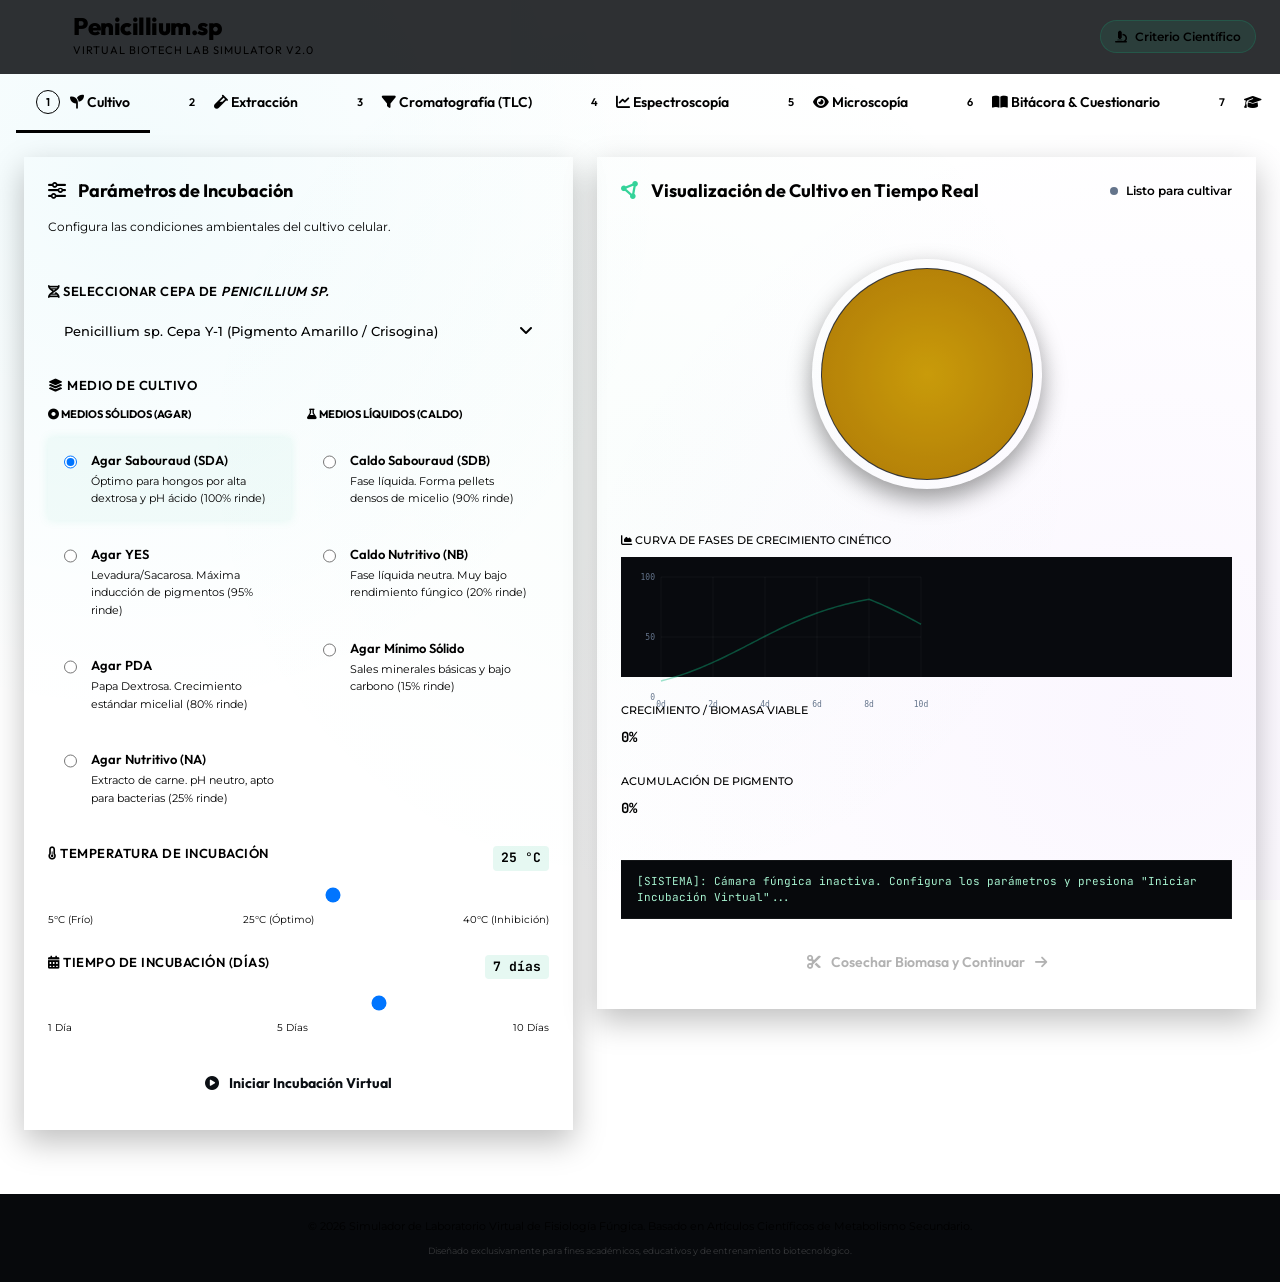
==== index2.html @ 730d1f1b "Add files via upload" ====
<!DOCTYPE html>
<html lang="es">
<head>
    <meta charset="UTF-8">
    <meta name="viewport" content="width=device-width, initial-scale=1.0">
    <title>Laboratorio Virtual v2.0 - Simulador de Penicillium sp. y Pigmentos Naturales</title>
    <meta name="description" content="Simulador de laboratorio virtual interactivo para observar el crecimiento de Penicillium sp., extracción de pigmentos naturales, cromatografía de capa fina (TLC) y espectroscopía UV-Vis.">
    <!-- Google Fonts -->
    <link rel="preconnect" href="https://fonts.googleapis.com">
    <link rel="preconnect" href="https://fonts.gstatic.com" crossorigin>
    <link href="https://fonts.googleapis.com/css2?family=Montserrat:wght@300;400;600;700&family=Outfit:wght@300;400;600;800&family=JetBrains+Mono:wght@400;700&display=swap" rel="stylesheet">
    <!-- FontAwesome for Icons -->
    <link rel="stylesheet" href="https://cdnjs.cloudflare.com/ajax/libs/font-awesome/6.4.0/css/all.min.css">
    <!-- Main Style Sheet Version 2 -->
    <link rel="stylesheet" href="index2.css">
</head>
<body class="biotech-theme">
    
    <!-- Top Glowing Header -->
    <header class="app-header">
        <div class="header-container">
            <div class="logo-area">
                <i class="fa-solid fa-flask-vial glowing-icon"></i>
                <div class="logo-text">
                    <h1>Penicillium<span class="highlight">.sp</span></h1>
                    <p class="subtitle font-outfit">Virtual Biotech Lab Simulator v2.0</p>
                </div>
            </div>
            <div class="header-actions">
                <div class="badge-scientific">
                    <i class="fa-solid fa-microscope"></i>
                    <span>Criterio Científico</span>
                </div>
            </div>
        </div>
    </header>

    <!-- Main Navigation Stepper (Responsive Tabs) -->
    <nav class="nav-stepper">
        <div class="stepper-scroll-container">
            <button class="step-tab active" data-target="panel-cultivo">
                <span class="step-num">1</span>
                <span class="step-label"><i class="fa-solid fa-seedling"></i> Cultivo</span>
            </button>
            <button class="step-tab" data-target="panel-extraccion" id="tab-extraccion">
                <span class="step-num">2</span>
                <span class="step-label"><i class="fa-solid fa-vial"></i> Extracción</span>
            </button>
            <button class="step-tab" data-target="panel-cromatografia" id="tab-cromatografia">
                <span class="step-num">3</span>
                <span class="step-label"><i class="fa-solid fa-filter"></i> Cromatografía (TLC)</span>
            </button>
            <button class="step-tab" data-target="panel-espectroscopia" id="tab-espectroscopia">
                <span class="step-num">4</span>
                <span class="step-label"><i class="fa-solid fa-chart-line"></i> Espectroscopía</span>
            </button>
            <button class="step-tab" data-target="panel-microscopia" id="tab-microscopia">
                <span class="step-num">5</span>
                <span class="step-label"><i class="fa-solid fa-eye"></i> Microscopía</span>
            </button>
            <button class="step-tab" data-target="panel-bitacora">
                <span class="step-num">6</span>
                <span class="step-label"><i class="fa-solid fa-book-open"></i> Bitácora & Cuestionario</span>
            </button>
            <button class="step-tab" data-target="panel-referencias">
                <span class="step-num">7</span>
                <span class="step-label"><i class="fa-solid fa-graduation-cap"></i> Guía Científica</span>
            </button>
        </div>
    </nav>

    <!-- Main Application Container -->
    <main class="main-content">
        
        <!-- STEP 1: CULTIVATION -->
        <section id="panel-cultivo" class="panel-section active">
            <div class="grid-layout">
                <!-- Parameters Card -->
                <div class="card glass-card panel-left animate-slide-in">
                    <div class="card-header">
                        <h2><i class="fa-solid fa-sliders text-emerald"></i> Parámetros de Incubación</h2>
                        <p class="card-desc">Configura las condiciones ambientales del cultivo celular.</p>
                    </div>
                    <div class="card-body">
                        
                        <!-- Strain Selection -->
                        <div class="input-group">
                            <label class="input-label"><i class="fa-solid fa-dna"></i> Seleccionar Cepa de <em>Penicillium sp.</em></label>
                            <div class="custom-select-wrapper">
                                <select id="cepa-select" class="custom-select">
                                    <option value="chrysogenum" selected>Penicillium sp. Cepa Y-1 (Pigmento Amarillo / Crisogina)</option>
                                    <option value="purpurogenum">Penicillium sp. Cepa R-5 (Pigmento Rojo / Azafilonas)</option>
                                    <option value="strain_orange">Penicillium sp. Cepa GBPI_P155 (Pigmento Naranja / Mitorubrinol)</option>
                                </select>
                            </div>
                        </div>

                        <!-- Medium Selection -->
                        <div class="input-group">
                            <label class="input-label"><i class="fa-solid fa-layer-group"></i> Medio de Cultivo</label>
                            
                            <!-- Subcategories for Solid vs Liquid -->
                            <div class="medium-grid-selector">
                                <div class="medium-subsect">
                                    <span class="medium-subhead"><i class="fa-solid fa-circle-dot"></i> Medios Sólidos (Agar)</span>
                                    <div class="radio-group-cards">
                                        <label class="radio-card-option">
                                            <input type="radio" name="agar-medio" value="SDA" checked>
                                            <div class="radio-card-content">
                                                <span class="radio-title">Agar Sabouraud (SDA)</span>
                                                <span class="radio-desc">Óptimo para hongos por alta dextrosa y pH ácido (100% rinde)</span>
                                            </div>
                                        </label>
                                        <label class="radio-card-option">
                                            <input type="radio" name="agar-medio" value="YES">
                                            <div class="radio-card-content">
                                                <span class="radio-title">Agar YES</span>
                                                <span class="radio-desc">Levadura/Sacarosa. Máxima inducción de pigmentos (95% rinde)</span>
                                            </div>
                                        </label>
                                        <label class="radio-card-option">
                                            <input type="radio" name="agar-medio" value="PDA">
                                            <div class="radio-card-content">
                                                <span class="radio-title">Agar PDA</span>
                                                <span class="radio-desc">Papa Dextrosa. Crecimiento estándar micelial (80% rinde)</span>
                                            </div>
                                        </label>
                                        <label class="radio-card-option">
                                            <input type="radio" name="agar-medio" value="NA">
                                            <div class="radio-card-content">
                                                <span class="radio-title">Agar Nutritivo (NA)</span>
                                                <span class="radio-desc">Extracto de carne. pH neutro, apto para bacterias (25% rinde)</span>
                                            </div>
                                        </label>
                                    </div>
                                </div>

                                <div class="medium-subsect">
                                    <span class="medium-subhead"><i class="fa-solid fa-flask"></i> Medios Líquidos (Caldo)</span>
                                    <div class="radio-group-cards">
                                        <label class="radio-card-option">
                                            <input type="radio" name="agar-medio" value="SDB">
                                            <div class="radio-card-content">
                                                <span class="radio-title">Caldo Sabouraud (SDB)</span>
                                                <span class="radio-desc">Fase líquida. Forma pellets densos de micelio (90% rinde)</span>
                                            </div>
                                        </label>
                                        <label class="radio-card-option">
                                            <input type="radio" name="agar-medio" value="NB">
                                            <div class="radio-card-content">
                                                <span class="radio-title">Caldo Nutritivo (NB)</span>
                                                <span class="radio-desc">Fase líquida neutra. Muy bajo rendimiento fúngico (20% rinde)</span>
                                            </div>
                                        </label>
                                        <label class="radio-card-option">
                                            <input type="radio" name="agar-medio" value="MIN">
                                            <div class="radio-card-content">
                                                <span class="radio-title">Agar Mínimo Sólido</span>
                                                <span class="radio-desc">Sales minerales básicas y bajo carbono (15% rinde)</span>
                                            </div>
                                        </label>
                                    </div>
                                </div>
                            </div>
                        </div>

                        <!-- Temperature Slider -->
                        <div class="input-group">
                            <div class="slider-header">
                                <label class="input-label"><i class="fa-solid fa-temperature-half"></i> Temperatura de Incubación</label>
                                <span class="slider-value" id="temp-val">25 °C</span>
                            </div>
                            <input type="range" id="temp-slider" min="5" max="40" value="25" class="custom-range">
                            <div class="slider-labels">
                                <span>5°C (Frío)</span>
                                <span>25°C (Óptimo)</span>
                                <span>40°C (Inhibición)</span>
                            </div>
                        </div>

                        <!-- Days Slider -->
                        <div class="input-group">
                            <div class="slider-header">
                                <label class="input-label"><i class="fa-solid fa-calendar-days"></i> Tiempo de Incubación (Días)</label>
                                <span class="slider-value" id="dias-val">7 días</span>
                            </div>
                            <input type="range" id="dias-slider" min="1" max="10" value="7" class="custom-range">
                            <div class="slider-labels">
                                <span>1 Día</span>
                                <span>5 Días</span>
                                <span>10 Días</span>
                            </div>
                        </div>

                        <button id="btn-incubación" class="btn-primary ripple">
                            <i class="fa-solid fa-circle-play"></i> Iniciar Incubación Virtual
                        </button>
                    </div>
                </div>

                <!-- Simulation Visualizer Card -->
                <div class="card glass-card panel-right animate-slide-in" style="animation-delay: 0.1s;">
                    <div class="card-header">
                        <h2><i class="fa-solid fa-circle-nodes text-neon"></i> Visualización de Cultivo en Tiempo Real</h2>
                        <div class="status-indicator">
                            <span class="pulse-dot grey" id="cultivo-status-dot"></span>
                            <span id="cultivo-status-text">Listo para cultivar</span>
                        </div>
                    </div>
                    <div class="card-body petri-display-area">
                        
                        <!-- Dynamic Visualizers (Toggle Solid/Liquid) -->
                        <div class="growth-visualizer-frame">
                            <!-- Solid Agar Visualizer (Petri dish) -->
                            <div class="petri-dish-outer" id="solid-growth-visualizer">
                                <div class="petri-dish-rim">
                                    <div class="petri-agar-layer" id="petri-agar">
                                        <div class="mold-inoculum" id="mold-inoculum"></div>
                                        <div class="pigment-diffusion" id="pigment-halo"></div>
                                    </div>
                                </div>
                            </div>

                            <!-- Liquid Broth Visualizer (Erlenmeyer Flask) -->
                            <div class="flask-outer" id="liquid-growth-visualizer" style="display: none;">
                                <div class="flask-container">
                                    <div class="flask-rim"></div>
                                    <div class="flask-neck"></div>
                                    <div class="flask-body">
                                        <div class="flask-liquid" id="flask-liquid-layer">
                                            <div class="liquid-mycelium-pellets" id="mycelium-pellets-container">
                                                <!-- Dynamic floating pellets will draw here -->
                                            </div>
                                        </div>
                                    </div>
                                    <div class="flask-base"></div>
                                </div>
                            </div>
                        </div>

                        <!-- Fungal growth kinetics phase chart -->
                        <div class="growth-chart-frame">
                            <span class="stat-label"><i class="fa-solid fa-chart-area"></i> Curva de Fases de Crecimiento Cinético</span>
                            <div class="chart-container-wrapper" style="height: 120px; margin-top: 5px;">
                                <canvas id="canvas-curva-crecimiento"></canvas>
                            </div>
                        </div>

                        <!-- Interactive Stats Dashboard -->
                        <div class="stats-dashboard" style="margin-top: 15px;">
                            <div class="stat-box">
                                <span class="stat-label">Crecimiento / Biomasa Viable</span>
                                <span class="stat-value text-emerald" id="stat-crecimiento">0%</span>
                                <div class="progress-bar-container">
                                    <div class="progress-bar-fill" id="bar-crecimiento" style="width: 0%;"></div>
                                </div>
                            </div>
                            <div class="stat-box">
                                <span class="stat-label">Acumulación de Pigmento</span>
                                <span class="stat-value text-gold" id="stat-pigmento">0%</span>
                                <div class="progress-bar-container">
                                    <div class="progress-bar-fill gold" id="bar-pigmento" style="width: 0%;"></div>
                                </div>
                            </div>
                        </div>

                        <!-- Turbidity Measurement Module -->
                        <div class="input-group" id="turbidity-module-container" style="display: none; width: 100%; margin-top: 15px; border-top: 1px solid var(--border-color); padding-top: 15px;">
                            <label class="input-label"><i class="fa-solid fa-square-poll-vertical"></i> Análisis de Turbidez Óptica (OD₆₀₀) en Medio Líquido</label>
                            <div class="yield-dashboard" style="grid-template-columns: 1fr; margin-bottom: 10px;">
                                <div class="yield-box" style="border-left: 3px solid var(--neon-cyan); background: rgba(6, 182, 212, 0.03); display: flex; flex-direction: row; justify-content: space-between; align-items: center; padding: 12px 16px;">
                                    <span class="yield-label" style="margin-bottom:0;">Densidad Óptica (OD₆₀₀):</span>
                                    <span class="yield-value font-mono text-cyan" id="turbidez-val" style="font-size: 20px;">0.000 OD</span>
                                </div>
                            </div>
                            <button id="btn-medir-turbidez" class="btn-secondary small-btn" style="width: 100% !important; border-color: rgba(6, 182, 212, 0.35);"><i class="fa-solid fa-circle-nodes"></i> Medir Turbidez Muestra Líquida</button>
                        </div>

                        <div class="console-box font-mono" id="cultivo-console">
                            [SISTEMA]: Cámara fúngica inactiva. Configura los parámetros y presiona "Iniciar Incubación Virtual"...
                        </div>

                        <button id="btn-cosechar" class="btn-secondary" disabled>
                            <i class="fa-solid fa-scissors"></i> Cosechar Biomasa y Continuar <i class="fa-solid fa-arrow-right"></i>
                        </button>
                    </div>
                </div>
            </div>
        </section>

        <!-- STEP 2: EXTRACTION -->
        <section id="panel-extraccion" class="panel-section">
            <div class="grid-layout">
                <!-- Extraction controls -->
                <div class="card glass-card panel-left">
                    <div class="card-header">
                        <h2><i class="fa-solid fa-mortar-pestle text-purple"></i> Protocolo de Extracción</h2>
                        <p class="card-desc">Separa químicamente los pigmentos de la biomasa celular cosechada.</p>
                    </div>
                    <div class="card-body">
                        <!-- Summary of biomass -->
                        <div class="status-summary-box">
                            <div class="summary-row">
                                <span>Cepa Incubada:</span>
                                <strong id="ext-summary-cepa">-</strong>
                            </div>
                            <div class="summary-row">
                                <span>Medio / Crecimiento:</span>
                                <strong id="ext-summary-crecimiento">-</strong>
                            </div>
                            <div class="summary-row">
                                <span>Biomasa Cosechada:</span>
                                <strong class="text-emerald" id="ext-summary-biomasa">0.00 g</strong>
                            </div>
                        </div>

                        <!-- Solvent Select -->
                        <div class="input-group">
                            <label class="input-label"><i class="fa-solid fa-whiskey-glass"></i> Seleccionar Solvente Orgánico</label>
                            <div class="radio-group-cards">
                                <label class="radio-card-option">
                                    <input type="radio" name="solvente-select" value="EtOAc" checked>
                                    <div class="radio-card-content">
                                        <span class="radio-title">Acetato de Etilo (EtOAc)</span>
                                        <span class="radio-desc">Polaridad media. Altamente eficaz para azafilonas.</span>
                                    </div>
                                </label>
                                <label class="radio-card-option">
                                    <input type="radio" name="solvente-select" value="MeOH">
                                    <div class="radio-card-content">
                                        <span class="radio-title">Metanol (MeOH)</span>
                                        <span class="radio-desc">Orgánico polar. Excelente poder disolvente y arrastre.</span>
                                    </div>
                                </label>
                                <label class="radio-card-option">
                                    <input type="radio" name="solvente-select" value="H2O">
                                    <div class="radio-card-content">
                                        <span class="radio-title">Agua Destilada (H₂O)</span>
                                        <span class="radio-desc">Polar. Los pigmentos son mayormente hidrófobos.</span>
                                    </div>
                                </label>
                                <label class="radio-card-option">
                                    <input type="radio" name="solvente-select" value="Hex">
                                    <div class="radio-card-content">
                                        <span class="radio-title">n-Hexano (Hex)</span>
                                        <span class="radio-desc">No polar. Baja solubilidad para policétidos conjugados.</span>
                                    </div>
                                </label>
                            </div>
                        </div>

                        <button id="btn-filtrar" class="btn-primary ripple">
                            <i class="fa-solid fa-arrows-spin"></i> Homogeneizar y Centrifugar
                        </button>
                    </div>
                </div>

                <!-- Extraction visuals -->
                <div class="card glass-card panel-right">
                    <div class="card-header">
                        <h2><i class="fa-solid fa-vial-circle-check text-purple"></i> Fase de Separación Química</h2>
                        <div class="status-indicator">
                            <span class="pulse-dot grey" id="ext-status-dot"></span>
                            <span id="ext-status-text">Espera de homogeneización</span>
                        </div>
                    </div>
                    <div class="card-body test-tube-display-area">
                        
                        <!-- Test Tube Visualization -->
                        <div class="test-tube-container">
                            <!-- Vortex shaker base -->
                            <div class="vortex-base" id="vortex-shaker">
                                <div class="test-tube">
                                    <div class="test-tube-rim"></div>
                                    <div class="test-tube-liquid upper-phase" id="tube-upper-phase">
                                        <span class="phase-label" id="label-upper">Fase Solvente (Vacío)</span>
                                    </div>
                                    <div class="test-tube-liquid lower-phase" id="tube-lower-phase">
                                        <span class="phase-label">Biomasa / Detritos</span>
                                    </div>
                                </div>
                            </div>
                        </div>

                        <!-- Extraction yield indicators -->
                        <div class="yield-dashboard">
                            <div class="yield-box">
                                <span class="yield-label">Rendimiento Físico de Extracción</span>
                                <span class="yield-value font-mono" id="ext-val-rendimiento">0.00 %</span>
                            </div>
                            <div class="yield-box">
                                <span class="yield-label">Color de Extracto Orgánico</span>
                                <div class="color-swatch-box">
                                    <span class="color-swatch" id="ext-color-indicator"></span>
                                    <span class="color-hex font-mono" id="ext-color-hex">#Ninguno</span>
                                </div>
                            </div>
                        </div>

                        <div class="console-box font-mono" id="ext-console">
                            [EXTRACCIÓN]: Carga de biomasa lista. Selecciona un solvente para iniciar el protocolo...
                        </div>

                        <button id="btn-proceder-tlc" class="btn-secondary" disabled>
                            <i class="fa-solid fa-shoe-prints"></i> Llevar Extracto a TLC <i class="fa-solid fa-arrow-right"></i>
                        </button>
                    </div>
                </div>
            </div>
        </section>

        <!-- STEP 3: CHROMATOGRAPHY -->
        <section id="panel-cromatografia" class="panel-section">
            <div class="grid-layout">
                <!-- Chromatography controls -->
                <div class="card glass-card panel-left">
                    <div class="card-header">
                        <h2><i class="fa-solid fa-sliders text-cyan"></i> Parámetros Cromatográficos</h2>
                        <p class="card-desc">Simula la separación de metabolitos en placa de Sílice Gel 60.</p>
                    </div>
                    <div class="card-body">
                        <!-- Summary of extract loaded -->
                        <div class="status-summary-box cyan-border">
                            <div class="summary-row">
                                <span>Extracto Muestreado:</span>
                                <strong id="tlc-summary-extracto">-</strong>
                            </div>
                            <div class="summary-row">
                                <span>Solvente de Extracción:</span>
                                <strong id="tlc-summary-solvente">-</strong>
                            </div>
                            <div class="summary-row">
                                <span>Concentración de Muestra:</span>
                                <strong class="text-cyan" id="tlc-summary-concentracion">0.00 mg/mL</strong>
                            </div>
                        </div>

                        <!-- Mobile Phase selection -->
                        <div class="input-group">
                            <label class="input-label"><i class="fa-solid fa-flask"></i> Fase Móvil (Sistema de Elución)</label>
                            <div class="radio-group-cards">
                                <label class="radio-card-option">
                                    <input type="radio" name="fase-movil" value="HexEtOAc" checked>
                                    <div class="radio-card-content">
                                        <span class="radio-title text-cyan">Hexano:Acetato de Etilo (7:3)</span>
                                        <span class="radio-desc">Polaridad media-baja. Excelente resolución para pigmentos fúngicos policétidos.</span>
                                    </div>
                                </label>
                                <label class="radio-card-option">
                                    <input type="radio" name="fase-movil" value="ChlMeOH">
                                    <div class="radio-card-content">
                                        <span class="radio-title text-cyan">Cloroformo:Metanol (9:1)</span>
                                        <span class="radio-desc">Gran fuerza eluyente. Desplaza rápidamente todos los compuestos.</span>
                                    </div>
                                </label>
                                <label class="radio-card-option">
                                    <input type="radio" name="fase-movil" value="Agua">
                                    <div class="radio-card-content">
                                        <span class="radio-title text-cyan">Agua Destilada (100%)</span>
                                        <span class="radio-desc">Sistema puramente polar. Nulo desplazamiento por insolubilidad.</span>
                                    </div>
                                </label>
                            </div>
                        </div>

                        <div class="action-buttons-stack">
                            <button id="btn-sembrar-tlc" class="btn-secondary ripple">
                                <i class="fa-solid fa-droplet"></i> 1. Sembrar Muestra (Capilar)
                            </button>
                            <button id="btn-correr-tlc" class="btn-primary ripple" disabled>
                                <i class="fa-solid fa-play"></i> 2. Iniciar Elución
                            </button>
                        </div>
                    </div>
                </div>

                <!-- Chromatography Visualizer -->
                <div class="card glass-card panel-right">
                    <div class="card-header">
                        <h2><i class="fa-solid fa-layer-group text-cyan"></i> Cámara Cromatográfica</h2>
                        <div class="status-indicator">
                            <span class="pulse-dot grey" id="tlc-status-dot"></span>
                            <span id="tlc-status-text">Espera de muestra</span>
                        </div>
                    </div>
                    <div class="card-body tlc-display-area">
                        
                        <div class="tlc-simulation-flex">
                            
                            <!-- TLC Chamber Graphic -->
                            <div class="tlc-chamber">
                                <div class="chamber-lid"></div>
                                <div class="chamber-solvent-pool" id="chamber-pool"></div>
                                
                                <div class="tlc-plate" id="tlc-plate-div">
                                    <!-- Solvent Front Line (Hidden initially, rises dynamically) -->
                                    <div class="solvent-front-line" id="sol-front">
                                        <span class="front-label font-mono">FRENTE</span>
                                    </div>
                                    <!-- Base/Origin line -->
                                    <div class="tlc-base-line">
                                        <span class="base-label font-mono">ORIGEN</span>
                                    </div>
                                    
                                    <!-- Spotted Sample (Initial point) -->
                                    <div class="tlc-spot origin-spot" id="tlc-spot-initial"></div>

                                    <!-- Separated Pigment Bands (Rises dynamically) -->
                                    <div class="tlc-spot-band yellow-band" id="band-yellow" style="bottom: 15%; display: none;"></div>
                                    <div class="tlc-spot-band orange-band" id="band-orange" style="bottom: 15%; display: none;"></div>
                                    <div class="tlc-spot-band red-band" id="band-red" style="bottom: 15%; display: none;"></div>
                                </div>
                            </div>

                            <!-- Interactive TLC Rulers and calculations -->
                            <div class="tlc-analysis-panel">
                                <h3><i class="fa-solid fa-calculator"></i> Análisis del Factor de Retención (R<sub>f</sub>)</h3>
                                <p class="card-desc">Haz clic en las bandas separadas en la placa cromatográfica para calcular el R<sub>f</sub>.</p>
                                
                                <div class="rf-box font-mono">
                                    <div class="rf-formula">
                                        R<sub>f</sub> = Distancia Recorrida Soluto / Distancia Recorrida Solvente
                                    </div>
                                    <hr class="card-hr">
                                    <div class="rf-values-list">
                                        <div class="rf-row">
                                            <span>Frente del Solvente:</span>
                                            <span id="rf-solvente-dist">8.00 cm</span>
                                        </div>
                                        <div class="rf-row active-calculation" id="calc-banda-activa">
                                            <span>Banda seleccionada:</span>
                                            <span class="text-neon" id="rf-active-band">-</span>
                                        </div>
                                        <div class="rf-row">
                                            <span>Distancia Soluto:</span>
                                            <span id="rf-soluto-dist">0.00 cm</span>
                                        </div>
                                        <div class="rf-row">
                                            <span>R<sub>f</sub> Calculado:</span>
                                            <span class="text-gold font-bold" id="rf-final-val">0.00</span>
                                        </div>
                                    </div>
                                </div>
                                <div class="tlc-help-tip">
                                    <i class="fa-solid fa-info-circle text-cyan"></i>
                                    <span>Las placas TLC separan los pigmentos por polaridad. Las moléculas más polares son retenidas con más fuerza (menor R<sub>f</sub>).</span>
                                </div>
                            </div>
                        </div>

                        <div class="console-box font-mono" id="tlc-console">
                            [CROMATOGRAFÍA]: Listo para sembrar el capilar de sílice...
                        </div>

                        <button id="btn-proceder-espectro" class="btn-secondary" disabled>
                            <i class="fa-solid fa-chevron-right"></i> Ir a Espectroscopía UV-Vis <i class="fa-solid fa-arrow-right"></i>
                        </button>
                    </div>
                </div>
            </div>
        </section>

        <!-- STEP 4: SPECTROSCOPY -->
        <section id="panel-espectroscopia" class="panel-section">
            <div class="grid-layout">
                <!-- Spectrophotometer controls -->
                <div class="card glass-card panel-left">
                    <div class="card-header">
                        <h2><i class="fa-solid fa-cube text-pink"></i> Celda de Espectrofotometría</h2>
                        <p class="card-desc">Prepara y calibra la muestra purificada para el escaneo de transmitancia lumínica.</p>
                    </div>
                    <div class="card-body">
                        <!-- Summary of TLC fraction -->
                        <div class="status-summary-box pink-border">
                            <div class="summary-row">
                                <span>Pigmento Purificado:</span>
                                <strong id="spec-summary-pigmento">-</strong>
                            </div>
                            <div class="summary-row">
                                <span>Pureza Estimada:</span>
                                <strong class="text-emerald" id="spec-summary-pureza">0% (Puro de TLC)</strong>
                            </div>
                            <div class="summary-row">
                                <span>Solvente de Dilución:</span>
                                <strong id="spec-summary-solvente">-</strong>
                            </div>
                        </div>

                        <div class="spec-control-steps">
                            <div class="spec-step">
                                <div class="step-circle font-mono">A</div>
                                <div class="step-info">
                                    <h4>Calibración del Blanco</h4>
                                    <p>Inserta la cubeta con solvente puro para calibrar a 100% de Transmitancia.</p>
                                    <button id="btn-spec-blanco" class="btn-secondary small-btn"><i class="fa-solid fa-scale-balanced"></i> Calibrar Blanco</button>
                                </div>
                            </div>
                            
                            <div class="spec-step">
                                <div class="step-circle font-mono">B</div>
                                <div class="step-info">
                                    <h4>Insertar Muestra</h4>
                                    <p>Coloca la cubeta con el extracto de <em>Penicillium sp.</em> purificado.</p>
                                    <button id="btn-spec-muestra" class="btn-secondary small-btn" disabled><i class="fa-solid fa-vial"></i> Cargar Cubeta</button>
                                </div>
                            </div>

                            <div class="spec-step">
                                <div class="step-circle font-mono">C</div>
                                <div class="step-info">
                                    <h4>Escaneo de Wavelength</h4>
                                    <p>Inicia el escaneo automático del espectro visible completo ($300 - 700\text{ nm}$).</p>
                                    <button id="btn-spec-scan" class="btn-primary ripple" disabled><i class="fa-solid fa-wand-magic-sparkles"></i> Escanear Espectro</button>
                                </div>
                            </div>
                        </div>
                    </div>
                </div>

                <!-- Spectroscopy Graph and Laser visualization -->
                <div class="card glass-card panel-right">
                    <div class="card-header">
                        <h2><i class="fa-solid fa-wave-square text-pink"></i> Analizador de Espectro Óptico UV-Vis</h2>
                        <div class="status-indicator">
                            <span class="pulse-dot grey" id="spec-status-dot"></span>
                            <span id="spec-status-text">Esperando calibración</span>
                        </div>
                    </div>
                    <div class="card-body spec-display-area">
                        
                        <!-- Visual Cuvette optical path -->
                        <div class="optical-path-container">
                            <div class="light-emitter font-mono">EMISOR</div>
                            
                            <div class="optical-beam-path">
                                <div class="laser-beam" id="laser-beam-indicator"></div>
                            </div>

                            <div class="cuvette-holder" id="cuvette-graphic-holder">
                                <div class="cuvette-container" id="cuvette-inner">
                                    <div class="cuvette-reflection"></div>
                                    <div class="cuvette-fluid" id="cuvette-liquid"></div>
                                </div>
                                <span class="holder-label font-mono">CUBETA DE CUARZO</span>
                            </div>

                            <div class="optical-beam-path">
                                <div class="laser-beam attenuated" id="laser-beam-attenuated"></div>
                            </div>

                            <div class="optical-sensor font-mono">DETECTOR</div>
                        </div>

                        <!-- Real-time Plotting Canvas -->
                        <div class="chart-container-wrapper">
                            <canvas id="canvas-espectro" class="spec-chart-canvas"></canvas>
                        </div>

                        <!-- Scan statistics -->
                        <div class="spec-results-bar" id="spec-results-box" style="display: none;">
                            <div class="spec-res-box">
                                <span class="res-lbl">Absorción Máxima ($\lambda_{max}$)</span>
                                <span class="res-val text-pink font-mono" id="spec-res-wavelength">0 nm</span>
                            </div>
                            <div class="spec-res-box">
                                <span class="res-lbl">Absorbancia Óptima</span>
                                <span class="res-val text-gold font-mono" id="spec-res-absorbance">0.000 Abs</span>
                            </div>
                            <div class="spec-res-box">
                                <span class="res-lbl">Familia Química</span>
                                <span class="res-val text-neon font-mono" id="spec-res-family">-</span>
                            </div>
                        </div>

                        <div class="console-box font-mono" id="spec-console">
                            [ESPECTROSCOPÍA]: Coloca el blanco de calibración para ajustar el detector a cero absorbancia...
                        </div>

                        <button id="btn-proceder-microscopio" class="btn-secondary" style="margin-top: 10px;" disabled>
                            <i class="fa-solid fa-eye"></i> Proceder al Microscopio <i class="fa-solid fa-arrow-right"></i>
                        </button>
                    </div>
                </div>
            </div>
        </section>

        <!-- STEP 5: VIRTUAL MICROSCOPE -->
        <section id="panel-microscopia" class="panel-section">
            <div class="grid-layout">
                <!-- Microscope controls -->
                <div class="card glass-card panel-left">
                    <div class="card-header">
                        <h2><i class="fa-solid fa-sliders text-neon"></i> Controles del Microscopio</h2>
                        <p class="card-desc">Enfoca y analiza las muestras celulares o contaminaciones biológicas.</p>
                    </div>
                    <div class="card-body">
                        
                        <!-- Objective Lenses Selector -->
                        <div class="input-group">
                            <label class="input-label"><i class="fa-solid fa-magnifying-glass-plus"></i> Lente Objetivo (Aumento)</label>
                            <div class="zoom-btn-selector">
                                <button class="zoom-btn active" data-zoom="100">10x (100x Total)</button>
                                <button class="zoom-btn" data-zoom="400">40x (400x Estructural)</button>
                                <button class="zoom-btn" data-zoom="1000">100x (1000x Inmersión)</button>
                            </div>
                        </div>

                        <!-- Sample Selector -->
                        <div class="input-group">
                            <label class="input-label"><i class="fa-solid fa-clipboard-list"></i> Cargar Portaobjetos (Muestra)</label>
                            <div class="custom-select-wrapper">
                                <select id="micro-sample-select" class="custom-select">
                                    <option value="penicillium_active" selected>Muestra de Penicillium sp. del Cultivo</option>
                                    <option value="contam_aspergillus">Contaminación Fúngica: Aspergillus sp.</option>
                                    <option value="contam_rhizopus">Contaminación Fúngica: Rhizopus sp.</option>
                                    <option value="contam_bacterias">Contaminación Bacteriana: Cocos y Bacilos</option>
                                </select>
                            </div>
                        </div>

                        <!-- Micrometric Focus Slider -->
                        <div class="input-group">
                            <div class="slider-header">
                                <label class="input-label"><i class="fa-solid fa-expand"></i> Tornillo Micrométrico (Enfoque)</label>
                                <span class="slider-value" id="focus-val" style="background: rgba(52, 211, 153, 0.1); color: #34d399;">15%</span>
                            </div>
                            <input type="range" id="focus-slider" min="0" max="100" value="15" class="custom-range" style="accent-color: #34d399;">
                            <div class="slider-labels">
                                <span>Desenfoque Izq</span>
                                <span>NÍTIDO (50%)</span>
                                <span>Desenfoque Der</span>
                            </div>
                        </div>

                        <div class="highlight-info-box" style="margin-top: 15px; border-left-color: #34d399; background: rgba(52, 211, 153, 0.02);">
                            <h4><i class="fa-solid fa-circle-question"></i> Guía de Identificación:</h4>
                            <p id="microscope-guide-text">Cargando portaobjetos de Penicillium. Observa los filamentos tabicados (septados).</p>
                        </div>
                    </div>
                </div>

                <!-- Microscope Viewport -->
                <div class="card glass-card panel-right">
                    <div class="card-header">
                        <h2><i class="fa-solid fa-circle-notch text-neon"></i> Ocular del Microscopio Óptico</h2>
                        <div class="status-indicator">
                            <span class="pulse-dot green" id="micro-status-dot"></span>
                            <span id="micro-status-text">Muestra Cargada</span>
                        </div>
                    </div>
                    <div class="card-body micro-display-area">
                        
                        <!-- Circular Microscope Ocular -->
                        <div class="microscope-ocular-frame">
                            <div class="ocular-glow-ring">
                                <div class="ocular-viewport-inner" id="ocular-view-element">
                                    <canvas id="canvas-microscopio" class="microscope-canvas"></canvas>
                                    <!-- Blur overlay filter will be applied dynamically -->
                                    <div class="ocular-light-lens"></div>
                                    <div class="ocular-reticle"></div>
                                </div>
                            </div>
                        </div>

                        <!-- Focus hint -->
                        <div class="focus-alert-box font-mono" id="focus-alert">
                            <i class="fa-solid fa-circle-exclamation"></i> IMAGEN DESENFOCADA. Ajusta el tornillo micrométrico en los controles de la izquierda.
                        </div>

                        <!-- Microscope Gallery Upload -->
                        <div class="microscope-evidence-uploader" style="width: 100%; margin-top: 20px;">
                            <div class="upload-dropzone" id="micro-upload-zone" style="padding: 15px; border-color: rgba(52, 211, 153, 0.25); background: rgba(52, 211, 153, 0.01);">
                                <i class="fa-solid fa-camera cloud-upload-icon" style="color: #34d399; font-size: 24px;"></i>
                                <div class="upload-zone-text">
                                    <h3>Guardar Captura del Microscopio</h3>
                                    <p class="font-outfit" style="font-size: 11px;">Sube tus imágenes reales tomadas con tu celular en el microscopio físico para catalogar.</p>
                                </div>
                                <input type="file" id="micro-upload-input" accept="image/*" class="file-hidden-input">
                            </div>
                        </div>

                        <button id="btn-proceder-bitacora" class="btn-primary ripple" style="margin-top: 10px;">
                            <i class="fa-solid fa-book-open"></i> Abrir Bitácora & Cuestionario <i class="fa-solid fa-arrow-right"></i>
                        </button>
                    </div>
                </div>
            </div>
        </section>

        <!-- STEP 6: LABORATORY NOTEBOOK & GALLERY & QUESTIONNAIRE -->
        <section id="panel-bitacora" class="panel-section">
            <div class="layout-vertical animate-slide-in">
                
                <!-- Section 6.1: Interactive Notebook -->
                <div class="card glass-card" style="margin-bottom: 25px;">
                    <div class="card-header">
                        <h2><i class="fa-solid fa-book text-emerald"></i> Bitácora Digital de Ensayos Científicos</h2>
                        <p class="card-desc">Historial completo de experimentos y simulaciones realizadas en esta sesión (Guardado en `localStorage`).</p>
                    </div>
                    <div class="card-body">
                        <div class="table-responsive">
                            <table class="biotech-table" id="table-logs">
                                <thead>
                                    <tr>
                                        <th>Fecha / Hora</th>
                                        <th>Cepa de <em>Penicillium</em></th>
                                        <th>Medio (Sustrato)</th>
                                        <th>Extracción (Solvente)</th>
                                        <th>Cromatografía (R<sub>f</sub>)</th>
                                        <th>$\lambda_{max}$ UV-Vis</th>
                                        <th>Acción</th>
                                    </tr>
                                </thead>
                                <tbody id="table-logs-body">
                                    <!-- Log rows will dynamically insert here -->
                                    <tr class="empty-row-placeholder">
                                        <td colspan="7"><i class="fa-solid fa-folder-open"></i> Aún no has registrado ensayos. Completa una simulación y haz clic en "Registrar Resultados".</td>
                                    </tr>
                                </tbody>
                            </table>
                        </div>
                        <div class="table-actions" style="margin-top: 15px;">
                            <button id="btn-borrar-bitacora" class="btn-danger-outline small-btn"><i class="fa-solid fa-trash-can"></i> Limpiar Historial</button>
                        </div>
                    </div>
                </div>

                <!-- Cuestionario del Proyecto de Aula -->
                <div class="card glass-card" style="margin-bottom: 25px;">
                    <div class="card-header">
                        <h2><i class="fa-solid fa-graduation-cap text-cyan"></i> Cuestionario de Recopilación - Proyecto de Aula (Penicillium sp.)</h2>
                        <p class="card-desc">Redacta y guarda tus respuestas científicas fúngicas con opción de adjuntar imágenes de tus propios resultados de laboratorio real. Los datos se autoguardan localmente.</p>
                    </div>
                    <div class="card-body">
                        <div class="questionnaire-wrapper">
                            
                            <!-- Question 1 -->
                            <div class="q-card-container" id="qcard-1">
                                <div class="q-header-row">
                                    <h3>1. ¿Cuál es el efecto de diferentes condiciones ambientales (Temperatura - pH - Nutrientes) en el crecimiento de su microorganismo?</h3>
                                </div>
                                <div class="q-body-content">
                                    <div class="saved-answer-box" id="saved-ans-1">
                                        <p class="answer-placeholder"><em>Aún no has guardado una respuesta para esta pregunta. Haz clic en "Editar Respuesta" abajo para redactar.</em></p>
                                    </div>
                                    <div class="attached-img-box" id="attached-img-1" style="display: none;"></div>
                                    <div class="edit-answer-form" id="edit-form-1" style="display: none;">
                                        <textarea class="q-textarea font-outfit" id="q-input-1" placeholder="Escribe tu fundamentación fúngica aquí (Ej: Penicillium sp. exhibe crecimiento óptimo a 25°C. El estrés térmico >37°C detiene la germinación y desnaturaliza las enzimas policétido sintasas (PKS), inhibiendo pigmentos...)"></textarea>
                                        
                                        <!-- Photo attachment sub-section -->
                                        <div class="q-photo-attacher-row">
                                            <button class="btn-secondary small-btn btn-trigger-file" data-target-input="q-file-1"><i class="fa-solid fa-image"></i> Adjuntar Foto Real</button>
                                            <input type="file" id="q-file-1" accept="image/*" class="file-hidden-input q-file-uploader" data-q-index="1">
                                            <span class="file-upload-status" id="q-file-status-1">Sin imagen cargada</span>
                                        </div>
                                    </div>
                                </div>
                                <div class="q-footer-actions">
                                    <button class="btn-primary small-btn btn-save-answer" data-q="1" style="display:none;"><i class="fa-solid fa-floppy-disk"></i> Guardar Cambios</button>
                                    <button class="btn-secondary small-btn btn-edit-answer" data-q="1"><i class="fa-solid fa-pen-to-square"></i> Editar Respuesta</button>
                                    <button class="btn-danger-outline small-btn btn-delete-answer" data-q="1"><i class="fa-solid fa-eraser"></i> Borrar Todo</button>
                                </div>
                            </div>

                            <!-- Question 2 -->
                            <div class="q-card-container" id="qcard-2">
                                <div class="q-header-row">
                                    <h3>2. ¿Cómo varía la cantidad y diversidad de microorganismos presentes en la muestra de acuerdo al tipo de medio implementado para el crecimiento (medio líquido o sólido)?</h3>
                                </div>
                                <div class="q-body-content">
                                    <div class="saved-answer-box" id="saved-ans-2">
                                        <p class="answer-placeholder"><em>Aún no has guardado una respuesta para esta pregunta. Haz clic en "Editar Respuesta" abajo para redactar.</em></p>
                                    </div>
                                    <div class="attached-img-box" id="attached-img-2" style="display: none;"></div>
                                    <div class="edit-answer-form" id="edit-form-2" style="display: none;">
                                        <textarea class="q-textarea font-outfit" id="q-input-2" placeholder="Escribe tu fundamentación fúngica aquí (Ej: El medio sólido (placa Agar) permite el aislamiento colonial selectivo facilitando contar UFC e identificar diversidad morfológica de esporas fúngicas. El medio líquido (Caldo) favorece el crecimiento homogéneo en pellets fúngicos densos, pero dificulta medir diversidad sin siembra previa...)"></textarea>
                                        
                                        <div class="q-photo-attacher-row">
                                            <button class="btn-secondary small-btn btn-trigger-file" data-target-input="q-file-2"><i class="fa-solid fa-image"></i> Adjuntar Foto Real</button>
                                            <input type="file" id="q-file-2" accept="image/*" class="file-hidden-input q-file-uploader" data-q-index="2">
                                            <span class="file-upload-status" id="q-file-status-2">Sin imagen cargada</span>
                                        </div>
                                    </div>
                                </div>
                                <div class="q-footer-actions">
                                    <button class="btn-primary small-btn btn-save-answer" data-q="2" style="display:none;"><i class="fa-solid fa-floppy-disk"></i> Guardar Cambios</button>
                                    <button class="btn-secondary small-btn btn-edit-answer" data-q="2"><i class="fa-solid fa-pen-to-square"></i> Editar Respuesta</button>
                                    <button class="btn-danger-outline small-btn btn-delete-answer" data-q="2"><i class="fa-solid fa-eraser"></i> Borrar Todo</button>
                                </div>
                            </div>

                            <!-- Question 3 -->
                            <div class="q-card-container" id="qcard-3">
                                <div class="q-header-row">
                                    <h3>3. ¿Cuál es la eficacia comparativa de diferentes medios de cultivo selectivos de acuerdo a la información del material de apoyo, para el microorganismo en estudio?</h3>
                                </div>
                                <div class="q-body-content">
                                    <div class="saved-answer-box" id="saved-ans-3">
                                        <p class="answer-placeholder"><em>Aún no has guardado una respuesta para esta pregunta. Haz clic en "Editar Respuesta" abajo para redactar.</em></p>
                                    </div>
                                    <div class="attached-img-box" id="attached-img-3" style="display: none;"></div>
                                    <div class="edit-answer-form" id="edit-form-3" style="display: none;">
                                        <textarea class="q-textarea font-outfit" id="q-input-3" placeholder="Escribe tu fundamentación fúngica aquí (Ej: El Agar Sabouraud (SDA) y SDB presentan alta eficacia fúngica selectiva gracias a su elevada concentración de dextrosa y pH ácido (~5.6) que inhibe bacterias. El agar YES induce masivamente metabolitos secundarios como azafilonas al aportar sacarosa. En cambio, el Agar Nutritivo tiene baja eficacia fúngica por su pH neutro...)"></textarea>
                                        
                                        <div class="q-photo-attacher-row">
                                            <button class="btn-secondary small-btn btn-trigger-file" data-target-input="q-file-3"><i class="fa-solid fa-image"></i> Adjuntar Foto Real</button>
                                            <input type="file" id="q-file-3" accept="image/*" class="file-hidden-input q-file-uploader" data-q-index="3">
                                            <span class="file-upload-status" id="q-file-status-3">Sin imagen cargada</span>
                                        </div>
                                    </div>
                                </div>
                                <div class="q-footer-actions">
                                    <button class="btn-primary small-btn btn-save-answer" data-q="3" style="display:none;"><i class="fa-solid fa-floppy-disk"></i> Guardar Cambios</button>
                                    <button class="btn-secondary small-btn btn-edit-answer" data-q="3"><i class="fa-solid fa-pen-to-square"></i> Editar Respuesta</button>
                                    <button class="btn-danger-outline small-btn btn-delete-answer" data-q="3"><i class="fa-solid fa-eraser"></i> Borrar Todo</button>
                                </div>
                            </div>

                            <!-- Question 4 -->
                            <div class="q-card-container" id="qcard-4">
                                <div class="q-header-row">
                                    <h3>4. ¿Cuáles pruebas bioquímicas permiten diferenciar la capacidad metabólica del microorganismo en estudio?</h3>
                                </div>
                                <div class="q-body-content">
                                    <div class="saved-answer-box" id="saved-ans-4">
                                        <p class="answer-placeholder"><em>Aún no has guardado una respuesta para esta pregunta. Haz clic en "Editar Respuesta" abajo para redactar.</em></p>
                                    </div>
                                    <div class="attached-img-box" id="attached-img-4" style="display: none;"></div>
                                    <div class="edit-answer-form" id="edit-form-4" style="display: none;">
                                        <textarea class="q-textarea font-outfit" id="q-input-4" placeholder="Escribe tu fundamentación fúngica aquí (Ej: Para catalogar metabolitos de Penicillium, destacan pruebas de fermentación de azúcares, asimilación de fuentes nitrogenadas, hidrólisis de gelatina/almidón, y secreción de ácidos orgánicos que viran indicadores de pH. Las pruebas enzimáticas como catalasa y celulasa verifican la biodegradación de sustratos...)"></textarea>
                                        
                                        <div class="q-photo-attacher-row">
                                            <button class="btn-secondary small-btn btn-trigger-file" data-target-input="q-file-4"><i class="fa-solid fa-image"></i> Adjuntar Foto Real</button>
                                            <input type="file" id="q-file-4" accept="image/*" class="file-hidden-input q-file-uploader" data-q-index="4">
                                            <span class="file-upload-status" id="q-file-status-4">Sin imagen cargada</span>
                                        </div>
                                    </div>
                                </div>
                                <div class="q-footer-actions">
                                    <button class="btn-primary small-btn btn-save-answer" data-q="4" style="display:none;"><i class="fa-solid fa-floppy-disk"></i> Guardar Cambios</button>
                                    <button class="btn-secondary small-btn btn-edit-answer" data-q="4"><i class="fa-solid fa-pen-to-square"></i> Editar Respuesta</button>
                                    <button class="btn-danger-outline small-btn btn-delete-answer" data-q="4"><i class="fa-solid fa-eraser"></i> Borrar Todo</button>
                                </div>
                            </div>

                            <!-- Question 5 -->
                            <div class="q-card-container" id="qcard-5">
                                <div class="q-header-row">
                                    <h3>5. ¿El microorganismo en estudio puede generar metabolitos primarios o secundarios importantes de uso industrial? ¿Tales metabolitos influyen en el uso estimado para el objetivo general del proyecto de aula?</h3>
                                </div>
                                <div class="q-body-content">
                                    <div class="saved-answer-box" id="saved-ans-5">
                                        <p class="answer-placeholder"><em>Aún no has guardado una respuesta para esta pregunta. Haz clic en "Editar Respuesta" abajo para redactar.</em></p>
                                    </div>
                                    <div class="attached-img-box" id="attached-img-5" style="display: none;"></div>
                                    <div class="edit-answer-form" id="edit-form-5" style="display: none;">
                                        <textarea class="q-textarea font-outfit" id="q-input-5" placeholder="Escribe tu fundamentación fúngica aquí (Ej: Penicillium genera valiosos metabolitos secundarios de uso industrial como azafilonas (pigmentos naturales solubles de reemplazo de tartrazina) y antibióticos lactámicos. Estos metabolitos influyen directamente en el proyecto de aula, ya que validamos la factibilidad biotecnológica de extraer colorantes biodegradables seguros...)"></textarea>
                                        
                                        <div class="q-photo-attacher-row">
                                            <button class="btn-secondary small-btn btn-trigger-file" data-target-input="q-file-5"><i class="fa-solid fa-image"></i> Adjuntar Foto Real</button>
                                            <input type="file" id="q-file-5" accept="image/*" class="file-hidden-input q-file-uploader" data-q-index="5">
                                            <span class="file-upload-status" id="q-file-status-5">Sin imagen cargada</span>
                                        </div>
                                    </div>
                                </div>
                                <div class="q-footer-actions">
                                    <button class="btn-primary small-btn btn-save-answer" data-q="5" style="display:none;"><i class="fa-solid fa-floppy-disk"></i> Guardar Cambios</button>
                                    <button class="btn-secondary small-btn btn-edit-answer" data-q="5"><i class="fa-solid fa-pen-to-square"></i> Editar Respuesta</button>
                                    <button class="btn-danger-outline small-btn btn-delete-answer" data-q="5"><i class="fa-solid fa-eraser"></i> Borrar Todo</button>
                                </div>
                            </div>

                        </div>
                    </div>
                </div>

                <!-- Section 6.2: Laboratory Image Gallery -->
                <div class="card glass-card" style="margin-bottom: 25px;">
                    <div class="card-header">
                        <h2><i class="fa-solid fa-images text-gold"></i> Galería Fotográfica de Evidencia de Laboratorio</h2>
                        <p class="card-desc">Sube y cataloga tus propias imágenes obtenidas en el laboratorio físico (placas y cultivos).</p>
                    </div>
                    <div class="card-body">
                        
                        <!-- Upload Container Area -->
                        <div class="upload-dropzone" id="upload-zone">
                            <i class="fa-solid fa-cloud-arrow-up cloud-upload-icon"></i>
                            <div class="upload-zone-text">
                                <h3>Cargar Evidencia Fotográfica (Cultivos/Placas)</h3>
                                <p>Arrastra tus imágenes de placas aquí o haz clic para buscar en tu dispositivo.</p>
                                <span class="upload-limit-text">Formato admitido: PNG, JPG, GIF. Peso máx: 3MB.</span>
                            </div>
                            <input type="file" id="image-upload-input" accept="image/*" class="file-hidden-input">
                        </div>

                        <!-- Filter and title layout -->
                        <div class="gallery-controls">
                            <h3><i class="fa-solid fa-photo-film text-gold"></i> Muestrario de Placas, Micrografías y Cromatogramas</h3>
                        </div>

                        <!-- Responsive Grid of Polaroids -->
                        <div class="gallery-polaroid-grid" id="gallery-grid">
                            
                            <!-- Static Polaroid A (Pre-loaded: Petri culture) -->
                            <div class="polaroid-card">
                                <div class="polaroid-img-wrapper">
                                    <canvas id="pre-img-culture" width="300" height="230" class="polaroid-canvas"></canvas>
                                    <span class="img-badge font-mono">PRE-CARGADO</span>
                                </div>
                                <div class="polaroid-caption">
                                    <h4 class="editable-title">Cultivo de Penicillium sp. YES</h4>
                                    <p class="editable-desc">Crecimiento en placa a 25°C tras 7 días. Se observa la liberación masiva de pigmentos fúngicos hidrosolubles y el micelio de color azul-verdoso.</p>
                                    <span class="polaroid-date font-mono">Control de Calidad</span>
                                </div>
                            </div>

                            <!-- Static Polaroid B (Pre-loaded: Conidiophore microscopy) -->
                            <div class="polaroid-card">
                                <div class="polaroid-img-wrapper">
                                    <canvas id="pre-img-microscope" width="300" height="230" class="polaroid-canvas"></canvas>
                                    <span class="img-badge font-mono">PRE-CARGADO</span>
                                </div>
                                <div class="polaroid-caption">
                                    <h4 class="editable-title">Estructura del Conidióforo (400x)</h4>
                                    <p class="editable-desc">Observación en microscopio óptico con tinción de azul de lactofenol. Estructuras conidiógenas ramificadas en forma de cepillo o pincel característicos.</p>
                                    <span class="polaroid-date font-mono">Microscopía</span>
                                </div>
                            </div>

                            <!-- Static Polaroid C (Pre-loaded: TLC plate scan) -->
                            <div class="polaroid-card">
                                <div class="polaroid-img-wrapper">
                                    <canvas id="pre-img-tlc-scan" width="300" height="230" class="polaroid-canvas"></canvas>
                                    <span class="img-badge font-mono">PRE-CARGADO</span>
                                </div>
                                <div class="polaroid-caption">
                                    <h4 class="editable-title">Perfil de Corrida TLC Sílice</h4>
                                    <p class="editable-desc">Cromatografía en capa fina revelada bajo luz visible e inducida. Se distinguen las bandas características de azafilonas y alcaloides lipofílicos.</p>
                                    <span class="polaroid-date font-mono">Cromatograma</span>
                                </div>
                            </div>

                        </div>
                    </div>
                </div>

                <!-- Contaminations catalog and evidence uploader -->
                <div class="card glass-card" style="margin-bottom: 25px;">
                    <div class="card-header">
                        <h2><i class="fa-solid fa-biohazard text-red"></i> Galería de Contaminaciones y Muestras Competidoras</h2>
                        <p class="card-desc">Visualiza casos típicos de contaminación en laboratorio de cultivos de Penicillium y cataloga tus hallazgos reales.</p>
                    </div>
                    <div class="card-body">
                        <!-- Uploader dropzone for contaminations -->
                        <div class="upload-dropzone" id="contam-upload-zone" style="border-color: rgba(239, 68, 68, 0.25); background: rgba(239, 68, 68, 0.01); margin-bottom: 25px;">
                            <i class="fa-solid fa-virus-slash cloud-upload-icon" style="color: #ef4444;"></i>
                            <div class="upload-zone-text">
                                <h3>Cargar Registro de Contaminación Real</h3>
                                <p>Sube imágenes de placas o cultivos contaminados con bacterias u hongos competidores detectados en tu laboratorio.</p>
                            </div>
                            <input type="file" id="contam-upload-input" accept="image/*" class="file-hidden-input">
                        </div>

                        <!-- Informative list of contaminations -->
                        <div class="contaminations-showcase-grid">
                            
                            <div class="contam-card">
                                <div class="contam-img-box">
                                    <canvas id="canvas-contam-aspergillus-pre" class="polaroid-canvas" width="180" height="130"></canvas>
                                </div>
                                <div class="contam-text">
                                    <span class="badge-contam fúngica">HONGO COMPETIDOR</span>
                                    <h4>Aspergillus sp.</h4>
                                    <p>Genera colonias densas de rápido crecimiento (verdes, negras o amarillas). Al microscopio destaca su cabeza conidial radial formada por una gran vesícula no ramificada.</p>
                                </div>
                            </div>

                            <div class="contam-card">
                                <div class="contam-img-box">
                                    <canvas id="canvas-contam-rhizopus-pre" class="polaroid-canvas" width="180" height="130"></canvas>
                                </div>
                                <div class="contam-text">
                                    <span class="badge-contam fúngica">HONGO COMPETIDOR</span>
                                    <h4>Rhizopus sp.</h4>
                                    <p>Esporangiosporas de crecimiento invasivo y algodonoso ("moho de pan"). Posee hifas no septadas y esporangios globosos negros que liberan miles de esporas volátiles.</p>
                                </div>
                            </div>

                            <div class="contam-card">
                                <div class="contam-img-box">
                                    <canvas id="canvas-contam-bact-pre" class="polaroid-canvas" width="180" height="130"></canvas>
                                </div>
                                <div class="contam-text">
                                    <span class="badge-contam bacteriana">BACTERIANO</span>
                                    <h4>Colonias Bacterianas</h4>
                                    <p>Formadas por cocos o bacilos debido a deficiente asepsia. Aparecen como gotas húmedas, lisas o cremosas en el agar. Alcalinizan el medio y detienen la síntesis de pigmento.</p>
                                </div>
                            </div>

                        </div>

                        <!-- Grid for user uploaded contaminations polaroids -->
                        <div class="gallery-polaroid-grid" id="contam-gallery-grid" style="margin-top: 25px;">
                            <!-- Dynamic user files of contamination will render here -->
                        </div>
                    </div>
                </div>

                <!-- INFLUENCIA DE LAS PRUEBAS CIENTÍFICAS -->
                <div class="card glass-card" style="border-left: 3px solid var(--neon-purple); background: rgba(168, 85, 247, 0.02);">
                    <div class="card-header">
                        <h2><i class="fa-solid fa-circle-info text-purple"></i> Influencia de cada Prueba en la Determinación de Pigmentos en *Penicillium*</h2>
                        <p class="card-desc">Fundamentos químicos, físicos y ópticos basados en literatura científica indexada.</p>
                    </div>
                    <div class="card-body">
                        <div class="theory-grid-layout" style="grid-template-columns: 1fr;">
                            <div class="theory-text font-outfit" style="font-size: 13.5px; line-height: 1.7;">
                                <p>De acuerdo a fuentes académicas de prestigio internacional (como <em>Mapari et al., 2009</em> y <em>Sardaryan et al., 2004</em>), la caracterización de pigmentos de grado industrial en cepas de <em>Penicillium sp.</em> se organiza en un embudo analítico riguroso. Cada una de las pruebas de laboratorio simuladas aporta información fisicoquímica indispensable para determinar el pigmento:</p>
                                
                                <ul style="list-style-type: none; padding-left: 0; display: flex; flex-direction: column; gap: 16px; margin-top: 15px;">
                                    <li style="border-bottom: 1px solid var(--border-color); padding-bottom: 12px;">
                                        <strong class="text-emerald" style="font-size: 15px;"><i class="fa-solid fa-seedling"></i> 1. Ensayo de Cultivo (Condicionamiento Biológico):</strong><br>
                                        El tipo de sustrato y las condiciones de incubación determinan la inducción genética de las enzimas **Policétido Sintasas (PKS)**. Medios con alta relación Carbono/Nitrógeno como **Agar YES** desencadenan la biosíntesis de pigmentos secundarios azafilónicos como mecanismo defensivo ante limitación de nitrógeno. Asimismo, la temperatura óptima de 25°C estimula el crecimiento micelial y la secreción del colorante al medio, mientras que el estrés térmico superior a 37°C inactiva por completo las rutas de secreción fúngica.
                                    </li>
                                    <li style="border-bottom: 1px solid var(--border-color); padding-bottom: 12px;">
                                        <strong class="text-purple" style="font-size: 15px;"><i class="fa-solid fa-mortar-pestle"></i> 2. Protocolo de Extracción (Solubilidad y Partición):</strong><br>
                                        El uso de solventes orgánicos permite evaluar la naturaleza química (polaridad) del pigmento mediante la **Ley de Partición de Nernst**. Los solventes de polaridad media como el **Acetato de Etilo (EtOAc)** o polares orgánicos como **Metanol (MeOH)** rompen los enlaces hidrófobos celulares y disuelven eficazmente las azafilonas, logrando rendimientos de extracción superiores al 90%. Por el contrario, solventes polares inorgánicos (Agua) o no polares (Hexano) reportan rendimientos críticos (<15%), demostrando el carácter lipofílico conjugado de las biomoléculas.
                                    </li>
                                    <li style="border-bottom: 1px solid var(--border-color); padding-bottom: 12px;">
                                        <strong class="text-cyan" style="font-size: 15px;"><i class="fa-solid fa-filter"></i> 3. Cromatografía de Capa Fina (Separación e Identificación Rf):</strong><br>
                                        La cromatografía (TLC) en placas de sílice es indispensable para verificar la pureza y separar la mezcla compleja de extracto en bandas definidas. Basado en el coeficiente de retención **$R_f$**, permite diferenciar la **Crisogina ($R_f \approx 0.55$)** de la **Purpurogenona ($R_f \approx 0.42$)**. Moléculas con más grupos hidroxilo o carbonilo forman puentes de hidrógeno más estables con el gel de sílice (fase estacionaria polar) eluyendo con menor rapidez y mostrando un $R_f$ inferior en sistemas de elución no polares (Hexano:EtOAc).
                                    </li>
                                    <li style="border-bottom: 1px solid var(--border-color); padding-bottom: 12px;">
                                        <strong class="text-pink" style="font-size: 15px;"><i class="fa-solid fa-chart-line"></i> 4. Espectroscopía UV-Vis (Transición Cuántica y Estructura Conyugada):</strong><br>
                                        La transmitancia y absorbancia en el espectrofotómetro verifican la estructura molecular y la presencia de **sistemas de dobles enlaces conjugados ($\text{C}=\text{C}$)**. Estos electrones deslocalizados absorben fotones específicos del rango visible para excitarse ($\pi \rightarrow \pi^*$). La espectroscopía determina el pico óptico de absorción máxima **($\lambda_{max}$)**, el cual actúa como la "huella dactilar" del pigmento. La Crisogina de Penicillium absorbe en luz azul espectral con un pico a **$390\text{ nm}$** (percibiéndose amarilla), mientras que las azafilonas rojas absorben en el espectro verde con un pico claro a **$505\text{ nm}$** (percibiéndose carmesí).
                                    </li>
                                    <li style="padding-bottom: 4px;">
                                        <strong class="text-neon" style="font-size: 15px;"><i class="fa-solid fa-microscope"></i> 5. Microscopía Óptica (Control de Asepsia y Aislamiento):</strong><br>
                                        La observación del conidióforo tabicado en forma de escobilla/cepillo característico descarta contaminaciones biológicas. La presencia de bacterias u hongos competidores invasivos como *Aspergillus sp.* o *Rhizopus sp.* no solo compiten por nutrientes reduciendo la biomasa viable, sino que secretan micotoxinas o enzimas degradativas que alteran el pH del medio o destruyen las azafilonas, invalidando el potencial de los pigmentos obtenidos para fines industriales o alimentarios de grado inocuo.
                                    </li>
                                </ul>
                            </div>
                        </div>
                    </div>
                </div>

            </div>
        </section>

        <!-- STEP 7: BIBLIOGRAPHY & THEORY -->
        <section id="panel-referencias" class="panel-section">
            <div class="layout-vertical animate-slide-in">
                
                <!-- Theoretical explanation card -->
                <div class="card glass-card" style="margin-bottom: 25px;">
                    <div class="card-header">
                        <h2><i class="fa-solid fa-graduation-cap text-neon"></i> Fundamento de Pigmentos Naturales en *Penicillium sp.*</h2>
                        <p class="card-desc">Bases biotecnológicas del metabolismo secundario fúngico.</p>
                    </div>
                    <div class="card-body">
                        <div class="theory-grid-layout">
                            <div class="theory-text">
                                <p>Las especies de <strong>Penicillium</strong> son reconocidas mundialmente por su versatilidad metabólica. Además del descubrimiento de la Penicilina en 1928, hoy en día estas cepas se investigan con alta prioridad para la producción industrial de colorantes naturales de grado alimentario, cosmético y textil. Esto responde a la demanda mundial de eliminar colorantes sintéticos como la tartrazina o el rojo cochinilla por sus efectos alergénicos y cancerígenos.</p>
                                <p>Los pigmentos de <em>Penicillium sp.</em> pertenecen mayormente a la familia de los <strong>policétidos</strong>, compuestos sintetizados por complejos multienzimáticos denominados Policétido Sintasas (PKS). Entre ellos destacan las <strong>azafilonas</strong>, moléculas bi-cíclicas caracterizadas por contener un átomo de oxígeno cuaternario propenso a reaccionar con aminas primarias (aminoácidos, proteínas), lo que genera estructuras estables de colores vibrantes como amarillos, naranjas y rojos.</p>
                                
                                <div class="highlight-info-box">
                                    <h4>¿Por qué realizamos espectroscopía de absorbancia?</h4>
                                    <p>Las azafilonas poseen extensos sistemas de enlaces conjugados alternos carbono-carbono ($\text{C}=\text{C}$). Este sistema deslocalizado de electrones $\pi$ requiere muy poca energía para excitarse, lo que provoca la absorción selectiva de fotones en el rango visible ($400 - 700\text{ nm}$). Por ejemplo, la crisogina absorbe intensamente radiación de onda azul a $\approx 390\text{ nm}$, permitiendo la transmisión de longitudes de onda mayores, por lo que el ojo humano lo percibe de color amarillo brillante.</p>
                                </div>
                            </div>
                            <div class="theory-image-panel">
                                <div class="chemical-structure-box">
                                    <h4 class="font-mono">Estructura Molecular General de Azafilonas</h4>
                                    <!-- SVG molecule representation -->
                                    <svg viewBox="0 0 200 150" class="svg-molecule">
                                        <!-- Ring 1 -->
                                        <polygon points="50,45 85,25 120,45 120,85 85,105 50,85" class="molecule-ring" />
                                        <!-- Ring 2 -->
                                        <polygon points="120,45 155,25 190,45 190,85 155,105 120,85" class="molecule-ring" />
                                        <!-- Double bonds -->
                                        <line x1="56" y1="50" x2="56" y2="80" class="molecule-bond double" />
                                        <line x1="85" y1="31" x2="114" y2="48" class="molecule-bond double" />
                                        <line x1="126" y1="80" x2="155" y2="97" class="molecule-bond double" />
                                        <line x1="184" y1="50" x2="184" y2="80" class="molecule-bond double" />
                                        <!-- Heteroatom O -->
                                        <circle cx="85" cy="105" r="8" class="molecule-atom" />
                                        <text x="81" y="109" class="molecule-atom-text">O</text>
                                        <!-- Carbonyl O -->
                                        <line x1="155" y1="105" x2="155" y2="125" class="molecule-bond double" />
                                        <circle cx="155" cy="129" r="8" class="molecule-atom" />
                                        <text x="151" y="133" class="molecule-atom-text">O</text>
                                        <!-- Substituted R -->
                                        <line x1="190" y1="45" x2="210" y2="35" class="molecule-bond" />
                                        <text x="212" y="38" class="molecule-atom-text val-R">R</text>
                                    </svg>
                                    <p class="structure-caption">Núcleo base de azafilonas aromáticas de <em>Penicillium</em>.</p>
                                </div>
                            </div>
                        </div>
                    </div>
                </div>

                <!-- Peer reviewed papers section -->
                <div class="card glass-card">
                    <div class="card-header">
                        <h2><i class="fa-solid fa-book-bookmark text-emerald"></i> Artículos Científicos de Respaldo</h2>
                        <p class="card-desc">Referencias formales de la literatura académica indexada en las cuales se basa el comportamiento simulado.</p>
                    </div>
                    <div class="card-body bibliography-container">
                        
                        <div class="paper-entry">
                            <div class="paper-icon"><i class="fa-regular fa-file-lines text-emerald"></i></div>
                            <div class="paper-details">
                                <h3 class="paper-title">Production and characterization of red pigments by Penicillium purpurogenum.</h3>
                                <p class="paper-authors">Sardaryan, E., et al. (2004) — <strong>Applied Microbiology and Biotechnology</strong>, 65(3), 252-258.</p>
                                <p class="paper-summary">Este artículo describe experimentalmente cómo cultivar cepas silvestres del género <em>Penicillium</em> en reactores controlados a 25°C. Comprueba la extracción eficiente de la biomasa con solventes como acetato de etilo y metanol, y reporta su absorción en el espectro visible a 505 nm.</p>
                                <a href="https://doi.org/10.1007/s00253-004-1620-6" target="_blank" class="paper-link font-mono"><i class="fa-solid fa-arrow-up-right-from-square"></i> DOI: 10.1007/s00253-004-1620-6</a>
                            </div>
                        </div>

                        <div class="paper-entry">
                            <div class="paper-icon"><i class="fa-regular fa-file-lines text-emerald"></i></div>
                            <div class="paper-details">
                                <h3 class="paper-title">Optimization of Extraction Solvent for Fungal Pigments and Chromatographic Separation of Bioactive Compounds.</h3>
                                <p class="paper-authors">Poorniammal, R., et al. (2021) — <strong>Journal of Pure and Applied Microbiology</strong>, 15(4), 2132-2144.</p>
                                <p class="paper-summary">Un estudio exhaustivo que evalúa el rendimiento físico de extracción fúngica comparando la polaridad de diversos solventes (Agua, Elanol, Acetato de etilo, Cloroformo, n-Hexano). Corrobora que los solventes no polares como el n-hexano no logran disolver las azafilonas, sustentando la calibración del rendimiento de nuestro simulador.</p>
                                <a href="https://doi.org/10.22207/JPAM.15.4.38" target="_blank" class="paper-link font-mono"><i class="fa-solid fa-arrow-up-right-from-square"></i> DOI: 10.22207/JPAM.15.4.38</a>
                            </div>
                        </div>

                        <div class="paper-entry">
                            <div class="paper-icon"><i class="fa-regular fa-file-lines text-emerald"></i></div>
                            <div class="paper-details">
                                <h3 class="paper-title">Exploring fungal biodiversity for the production of novel natural food colorants using a rapid screening method.</h3>
                                <p class="paper-authors">Mapari, S. A., et al. (2009) — <strong>LWT - Food Science and Technology</strong>, 42(1), 299-308.</p>
                                <p class="paper-summary">Este trabajo detalla la separación analítica por cromatografía de capa fina (TLC) de pigmentos fúngicos de alta pureza usando placas de gel de sílice y sistemas de solventes Hexano:Acetato de Etilo. Proporciona los espectros UV-Vis y coeficientes de migración molecular (R<sub>f</sub>) reales en los que basamos nuestro motor cromatográfico.</p>
                                <a href="https://doi.org/10.1016/j.lwt.2008.06.009" target="_blank" class="paper-link font-mono"><i class="fa-solid fa-arrow-up-right-from-square"></i> DOI: 10.1016/j.lwt.2008.06.009</a>
                            </div>
                        </div>

                    </div>
                </div>

            </div>
        </section>

    </main>

    <!-- Footer with scientific references and links -->
    <footer class="app-footer">
        <div class="footer-container">
            <p>&copy; 2026 Simulador de Laboratorio Virtual de Fisiología Fúngica. Basado en Artículos Científicos de Metabolismo Secundario.</p>
            <p class="disclaimer">Diseñado exclusivamente para fines académicos, educativos y de entrenamiento biotecnológico.</p>
        </div>
    </footer>

    <!-- Main JavaScript Code Version 2 -->
    <script src="app2.js"></script>
</body>
</html>
---- index2.css ----
* 
   PENICILLIUM SP. VIRTUAL BIOTECH LAB - STYLE SYSTEM (Version 2.2)
   Theme: Deep Biotech Dark Mode (Aesthetics Premium)
   Typography: Outfit & Montserrat
*/

/* ----------------------------------------------------
   1. VARIABLES & SYSTEM CONFIG
   ---------------------------------------------------- */
:root {
    /* Color Palette */
    --bg-primary: #0a0c10;
    --bg-secondary: #10141b;
    --bg-card: rgba(18, 22, 30, 0.7);
    --bg-card-hover: rgba(25, 32, 44, 0.85);
    --border-color: rgba(255, 255, 255, 0.06);
    --border-glowing: rgba(255, 255, 255, 0.15);
    
    /* Scientific Accent Colors */
    --neon-green: #10b981;
    --neon-green-glow: rgba(16, 185, 129, 0.3);
    --neon-cyan: #06b6d4;
    --neon-cyan-glow: rgba(6, 182, 212, 0.3);
    --neon-pink: #ec4899;
    --neon-pink-glow: rgba(236, 72, 153, 0.3);
    --neon-purple: #a855f7;
    --neon-purple-glow: rgba(168, 85, 247, 0.3);
    --neon-red: #ef4444;
    --neon-red-glow: rgba(239, 68, 68, 0.3);
    
    /* Pigment Specific Wavelength representation */
    --pigment-yellow: #fbbf24;
    --pigment-yellow-glow: rgba(251, 191, 36, 0.4);
    --pigment-red: #ef4444;
    --pigment-red-glow: rgba(239, 68, 68, 0.4);
    --pigment-orange: #f97316;
    --pigment-orange-glow: rgba(249, 115, 22, 0.4);
    
    /* Text styles */
    --text-main: #e2e8f0;
    --text-muted: #94a3b8;
    --text-bright: #ffffff;
    
    /* Layout Tokens */
    --border-radius-sm: 8px;
    --border-radius-md: 16px;
    --border-radius-lg: 24px;
    --glass-blur: blur(14px);
    --transition-smooth: all 0.35s cubic-bezier(0.4, 0, 0.2, 1);
    --shadow-neon: 0 0 20px rgba(16, 185, 129, 0.15);
}

/* ----------------------------------------------------
   2. BASE STYLES & RESET
   ---------------------------------------------------- */
* {
    box-sizing: border-box;
    margin: 0;
    padding: 0;
}

body.biotech-theme {
    background-color: var(--bg-primary);
    color: var(--text-main);
    font-family: 'Montserrat', sans-serif;
    font-weight: 400;
    line-height: 1.6;
    overflow-x: hidden;
    background-image: 
        radial-gradient(circle at 10% 20%, rgba(6, 182, 212, 0.05) 0%, transparent 40%),
        radial-gradient(circle at 90% 80%, rgba(168, 85, 247, 0.05) 0%, transparent 45%),
        radial-gradient(circle at 50% 50%, rgba(16, 185, 129, 0.02) 0%, transparent 60%);
    background-attachment: fixed;
    min-height: 100vh;
    display: flex;
    flex-direction: column;
}

/* Subscript subscript styling */
sub {
    font-size: 0.75em;
    vertical-align: sub;
    line-height: 0;
    font-family: inherit;
    font-weight: inherit;
}

/* Typography Utilities */
.font-outfit {
    font-family: 'Outfit', sans-serif;
}
.font-mono {
    font-family: 'JetBrains Mono', monospace;
    font-size: 0.9em;
}
.highlight {
    color: var(--neon-green);
    text-shadow: 0 0 10px var(--neon-green-glow);
}
.text-emerald { color: var(--neon-green); }
.text-neon { color: #34d399; }
.text-cyan { color: var(--neon-cyan); }
.text-pink { color: var(--neon-pink); }
.text-purple { color: var(--neon-purple); }
.text-red { color: var(--neon-red); }
.text-gold { color: var(--pigment-yellow); }
.font-bold { font-weight: 700; }

/* ----------------------------------------------------
   3. APP HEADER
   ---------------------------------------------------- */
.app-header {
    background: rgba(10, 12, 16, 0.85);
    backdrop-filter: var(--glass-blur);
    border-bottom: 1px solid var(--border-color);
    position: sticky;
    top: 0;
    z-index: 100;
    padding: 14px 24px;
}
.header-container {
    max-width: 1400px;
    margin: 0 auto;
    display: flex;
    justify-content: space-between;
    align-items: center;
}
.logo-area {
    display: flex;
    align-items: center;
    gap: 14px;
}
.glowing-icon {
    font-size: 28px;
    background: linear-gradient(135deg, var(--neon-green), var(--neon-cyan));
    -webkit-background-clip: text;
    -webkit-text-fill-color: transparent;
    filter: drop-shadow(0 0 8px var(--neon-green-glow));
}
.logo-text h1 {
    font-family: 'Outfit', sans-serif;
    font-weight: 800;
    font-size: 24px;
    letter-spacing: -0.5px;
    line-height: 1;
}
.logo-text .subtitle {
    font-size: 11px;
    color: var(--text-muted);
    font-weight: 400;
    text-transform: uppercase;
    letter-spacing: 1px;
    margin-top: 4px;
}
.badge-scientific {
    background: rgba(16, 185, 129, 0.1);
    border: 1px solid rgba(16, 185, 129, 0.2);
    color: var(--neon-green);
    font-size: 12px;
    padding: 6px 14px;
    border-radius: 50px;
    display: flex;
    align-items: center;
    gap: 8px;
    font-weight: 600;
}

/* ----------------------------------------------------
   4. NAVIGATION STEPPER
   ---------------------------------------------------- */
.nav-stepper {
    background: var(--bg-secondary);
    border-bottom: 1px solid var(--border-color);
    padding: 0 16px;
    position: sticky;
    top: 67px;
    z-index: 90;
}
.stepper-scroll-container {
    max-width: 1400px;
    margin: 0 auto;
    display: flex;
    overflow-x: auto;
    white-space: nowrap;
    gap: 10px;
    scrollbar-width: none; /* Firefox */
}
.stepper-scroll-container::-webkit-scrollbar {
    display: none; /* Chrome/Safari */
}
.step-tab {
    background: transparent;
    border: none;
    outline: none;
    color: var(--text-muted);
    padding: 16px 20px;
    font-family: 'Outfit', sans-serif;
    font-weight: 600;
    font-size: 14px;
    cursor: pointer;
    display: flex;
    align-items: center;
    gap: 10px;
    transition: var(--transition-smooth);
    border-bottom: 3px solid transparent;
    position: relative;
}
.step-tab:hover {
    color: var(--text-bright);
}
.step-num {
    display: inline-flex;
    align-items: center;
    justify-content: center;
    width: 24px;
    height: 24px;
    background: rgba(255, 255, 255, 0.05);
    border: 1px solid rgba(255, 255, 255, 0.1);
    border-radius: 50%;
    font-size: 11px;
    transition: var(--transition-smooth);
}
.step-tab.active {
    color: var(--text-bright);
    border-bottom-color: var(--neon-green);
}
.step-tab.active .step-num {
    background: var(--neon-green);
    border-color: var(--neon-green);
    color: var(--bg-primary);
    box-shadow: 0 0 10px var(--neon-green-glow);
}

/* ----------------------------------------------------
   5. LAYOUT SYSTEM & CARDS
   ---------------------------------------------------- */
.main-content {
    max-width: 1400px;
    width: 100%;
    margin: 0 auto;
    padding: 24px;
    flex-grow: 1;
}
.panel-section {
    display: none;
    opacity: 0;
    transform: translateY(15px);
    transition: opacity 0.4s ease, transform 0.4s ease;
}
.panel-section.active {
    display: block;
    opacity: 1;
    transform: translateY(0);
}
.grid-layout {
    display: grid;
    grid-template-columns: 1fr 1.2fr;
    gap: 24px;
    align-items: start;
}
.layout-vertical {
    display: flex;
    flex-direction: column;
    gap: 24px;
}

/* Glassmorphism Cards */
.card.glass-card {
    background: var(--bg-card);
    backdrop-filter: var(--glass-blur);
    border: 1px solid var(--border-color);
    border-radius: var(--border-radius-md);
    box-shadow: 0 12px 30px rgba(0, 0, 0, 0.25);
    transition: var(--transition-smooth);
    overflow: hidden;
}
.card.glass-card:hover {
    border-color: rgba(255, 255, 255, 0.12);
    box-shadow: 0 15px 35px rgba(0, 0, 0, 0.35);
}
.card-header {
    padding: 20px 24px;
    border-bottom: 1px solid var(--border-color);
    display: flex;
    justify-content: space-between;
    align-items: center;
    flex-wrap: wrap;
    gap: 10px;
}
.card-header h2 {
    font-family: 'Outfit', sans-serif;
    font-weight: 700;
    font-size: 18px;
    display: flex;
    align-items: center;
    gap: 12px;
}
.card-desc {
    font-size: 12px;
    color: var(--text-muted);
    margin-top: 2px;
}
.card-body {
    padding: 24px;
}
.card-hr {
    border: 0;
    height: 1px;
    background: var(--border-color);
    margin: 20px 0;
}

/* ----------------------------------------------------
   6. UI CONTROLS & FORM ELEMENTS
   ---------------------------------------------------- */
.input-group {
    margin-bottom: 24px;
}
.input-label {
    display: block;
    font-family: 'Outfit', sans-serif;
    font-weight: 600;
    font-size: 13px;
    color: var(--text-main);
    margin-bottom: 10px;
    text-transform: uppercase;
    letter-spacing: 0.5px;
}

/* Solid vs Liquid Grid Media selectors */
.medium-grid-selector {
    display: grid;
    grid-template-columns: 1fr 1fr;
    gap: 16px;
    margin-top: 10px;
}
.medium-subsect {
    display: flex;
    flex-direction: column;
}
.medium-subhead {
    display: block;
    font-family: 'Outfit', sans-serif;
    font-weight: 700;
    font-size: 11px;
    color: var(--text-muted);
    text-transform: uppercase;
    margin-bottom: 10px;
    border-bottom: 1px solid var(--border-color);
    padding-bottom: 4px;
}

/* Custom Dropdown Styles */
.custom-select-wrapper {
    position: relative;
}
.custom-select {
    width: 100%;
    background: var(--bg-secondary);
    color: var(--text-main);
    border: 1px solid var(--border-color);
    padding: 12px 16px;
    border-radius: var(--border-radius-sm);
    font-family: 'Montserrat', sans-serif;
    font-size: 13px;
    font-weight: 500;
    outline: none;
    appearance: none;
    cursor: pointer;
    transition: var(--transition-smooth);
}
.custom-select:focus {
    border-color: var(--neon-green);
    box-shadow: 0 0 10px rgba(16, 185, 129, 0.15);
}
.custom-select-wrapper::after {
    content: '\f107';
    font-family: 'Font Awesome 6 Free';
    font-weight: 900;
    position: absolute;
    right: 16px;
    top: 50%;
    transform: translateY(-50%);
    color: var(--text-muted);
    pointer-events: none;
}

/* Custom Radio Group Cards */
.radio-group-cards {
    display: flex;
    flex-direction: column;
    gap: 12px;
}
.radio-card-option {
    display: flex;
    align-items: flex-start;
    background: rgba(255, 255, 255, 0.02);
    border: 1px solid var(--border-color);
    padding: 12px 16px;
    border-radius: var(--border-radius-sm);
    cursor: pointer;
    transition: var(--transition-smooth);
    user-select: none;
}
.radio-card-option:hover {
    background: rgba(255, 255, 255, 0.04);
    border-color: rgba(255, 255, 255, 0.12);
}
.radio-card-option input[type="radio"] {
    margin-top: 4px;
    margin-right: 14px;
    accent-color: var(--neon-green);
    width: 16px;
    height: 16px;
}
.radio-card-content {
    display: flex;
    flex-direction: column;
}
.radio-title {
    font-family: 'Outfit', sans-serif;
    font-weight: 600;
    font-size: 13px;
    color: var(--text-bright);
}
.radio-desc {
    font-size: 11px;
    color: var(--text-muted);
    margin-top: 2px;
}
.radio-card-option input[type="radio"]:checked + .radio-card-content .radio-title {
    color: var(--neon-green);
}
.radio-card-option:has(input[type="radio"]:checked) {
    background: rgba(16, 185, 129, 0.04);
    border-color: var(--neon-green);
    box-shadow: 0 0 10px rgba(16, 185, 129, 0.1);
}

/* Custom Range Sliders */
.slider-header {
    display: flex;
    justify-content: space-between;
    align-items: center;
    margin-bottom: 6px;
}
.slider-value {
    font-family: 'JetBrains Mono', monospace;
    font-size: 13px;
    font-weight: 700;
    color: var(--neon-green);
    background: rgba(16, 185, 129, 0.1);
    padding: 2px 8px;
    border-radius: 4px;
}
.custom-range {
    width: 100%;
    height: 6px;
    background: var(--bg-secondary);
    border-radius: 5px;
    outline: none;
    appearance: none;
    cursor: pointer;
    accent-color: var(--neon-green);
}
.slider-labels {
    display: flex;
    justify-content: space-between;
    font-size: 10px;
    color: var(--text-muted);
    margin-top: 6px;
}

/* Custom Buttons styling */
.btn-primary {
    width: 100%;
    background: linear-gradient(135deg, var(--neon-green), #059669);
    color: #0b0f14;
    border: none;
    outline: none;
    padding: 14px 20px;
    border-radius: var(--border-radius-sm);
    font-family: 'Outfit', sans-serif;
    font-weight: 700;
    font-size: 14px;
    cursor: pointer;
    transition: var(--transition-smooth);
    display: flex;
    align-items: center;
    justify-content: center;
    gap: 10px;
    box-shadow: 0 4px 15px var(--neon-green-glow);
}
.btn-primary:hover:not(:disabled) {
    transform: translateY(-2px);
    box-shadow: 0 6px 20px rgba(16, 185, 129, 0.5);
    filter: brightness(1.1);
}
.btn-primary:active:not(:disabled) {
    transform: translateY(0);
}
.btn-primary:disabled {
    background: #1e293b;
    color: #475569;
    box-shadow: none;
    cursor: not-allowed;
}

.btn-secondary {
    width: 100%;
    background: rgba(255, 255, 255, 0.05);
    border: 1px solid var(--border-color);
    color: var(--text-bright);
    outline: none;
    padding: 14px 20px;
    border-radius: var(--border-radius-sm);
    font-family: 'Outfit', sans-serif;
    font-weight: 600;
    font-size: 14px;
    cursor: pointer;
    transition: var(--transition-smooth);
    display: flex;
    align-items: center;
    justify-content: center;
    gap: 10px;
}
.btn-secondary:hover:not(:disabled) {
    background: rgba(255, 255, 255, 0.1);
    border-color: rgba(255, 255, 255, 0.2);
}
.btn-secondary:disabled {
    opacity: 0.3;
    cursor: not-allowed;
}

.small-btn {
    padding: 8px 14px !important;
    font-size: 12px !important;
    width: auto !important;
    display: inline-flex !important;
}

.btn-danger-outline {
    background: transparent;
    border: 1px solid rgba(239, 68, 68, 0.3);
    color: #f87171;
    padding: 10px 18px;
    border-radius: var(--border-radius-sm);
    cursor: pointer;
    font-family: 'Outfit', sans-serif;
    font-weight: 600;
    transition: var(--transition-smooth);
}
.btn-danger-outline:hover {
    background: rgba(239, 68, 68, 0.1);
    border-color: #ef4444;
}

/* Status dots */
.status-indicator {
    display: flex;
    align-items: center;
    gap: 8px;
    font-size: 12px;
    font-weight: 600;
    color: var(--text-muted);
}
.pulse-dot {
    width: 8px;
    height: 8px;
    border-radius: 50%;
}
.pulse-dot.grey { background: #64748b; }
.pulse-dot.green { 
    background: var(--neon-green); 
    box-shadow: 0 0 8px var(--neon-green-glow);
    animation: pulse-effect 1.8s infinite;
}
.pulse-dot.cyan { 
    background: var(--neon-cyan); 
    box-shadow: 0 0 8px var(--neon-cyan-glow);
    animation: pulse-effect 1.8s infinite;
}
.pulse-dot.yellow { 
    background: var(--pigment-yellow); 
    box-shadow: 0 0 8px var(--pigment-yellow-glow);
    animation: pulse-effect 1.8s infinite;
}
.pulse-dot.purple { 
    background: var(--neon-purple); 
    box-shadow: 0 0 8px var(--neon-purple-glow);
    animation: pulse-effect 1.8s infinite;
}

/* Console Boxes */
.console-box {
    background: #07090c;
    border: 1px solid rgba(255, 255, 255, 0.05);
    border-radius: var(--border-radius-sm);
    padding: 12px 16px;
    color: #a7f3d0;
    font-size: 11px;
    margin: 20px 0;
    min-height: 50px;
    max-height: 90px;
    overflow-y: auto;
    border-left: 3px solid var(--neon-green);
    line-height: 1.5;
}

/* Summary Box */
.status-summary-box {
    background: rgba(255, 255, 255, 0.02);
    border: 1px solid var(--border-color);
    border-left: 3px solid var(--neon-purple);
    border-radius: var(--border-radius-sm);
    padding: 14px 16px;
    margin-bottom: 20px;
    display: flex;
    flex-direction: column;
    gap: 8px;
}
.status-summary-box.cyan-border {
    border-left-color: var(--neon-cyan);
}
.status-summary-box.pink-border {
    border-left-color: var(--neon-pink);
}
.summary-row {
    display: flex;
    justify-content: space-between;
    font-size: 12px;
    color: var(--text-muted);
}
.summary-row strong {
    color: var(--text-bright);
}

/* ----------------------------------------------------
   7. STEP 1 SPECIFIC: PETRI DISH & ERLEYMEYER FLASK
   ---------------------------------------------------- */
.petri-display-area {
    display: flex;
    flex-direction: column;
    align-items: center;
    justify-content: center;
}
.growth-visualizer-frame {
    width: 100%;
    display: flex;
    justify-content: center;
    align-items: center;
    height: 250px;
    margin-bottom: 12px;
}
.petri-dish-outer {
    width: 230px;
    height: 230px;
    border-radius: 50%;
    background: rgba(255, 255, 255, 0.03);
    border: 3px solid rgba(255, 255, 255, 0.1);
    box-shadow: 
        inset 0 0 15px rgba(255, 255, 255, 0.05),
        0 10px 25px rgba(0, 0, 0, 0.4);
    padding: 6px;
    position: relative;
}
.petri-dish-rim {
    width: 100%;
    height: 100%;
    border-radius: 50%;
    border: 1.5px solid rgba(255, 255, 255, 0.15);
    overflow: hidden;
    position: relative;
    background: #11141c;
}
.petri-agar-layer {
    width: 100%;
    height: 100%;
    background: radial-gradient(circle, #eab308 0%, #ca8a04 100%);
    opacity: 0.85;
    position: relative;
    transition: background 1s ease;
}

/* Mold colony dynamics */
.mold-inoculum {
    position: absolute;
    top: 50%;
    left: 50%;
    transform: translate(-50%, -50%);
    width: 0;
    height: 0;
    border-radius: 50%;
    background: radial-gradient(circle, #f8fafc 20%, #cbd5e1 60%, #94a3b8 100%);
    box-shadow: 
        inset 0 0 8px rgba(0, 0, 0, 0.2),
        0 0 6px rgba(255, 255, 255, 0.3);
    filter: url('data:image/svg+xml;utf8,<svg xmlns="http://www.w3.org/2000/svg"><filter id="rough"><feTurbulence type="fractalNoise" baseFrequency="0.08" numOctaves="4" result="noise"/><feDisplacementMap in="SourceGraphic" in2="noise" scale="12" xChannelSelector="R" yChannelSelector="G"/></filter></svg>#rough');
    transition: width 0.1s linear, height 0.1s linear;
    z-index: 5;
}
.pigment-diffusion {
    position: absolute;
    top: 50%;
    left: 50%;
    transform: translate(-50%, -50%);
    width: 0;
    height: 0;
    border-radius: 50%;
    background: transparent;
    transition: width 0.1s linear, height 0.1s linear, background 0.5s ease;
    z-index: 2;
}

/* Liquid Flask visualizer */
.flask-outer {
    width: 230px;
    height: 230px;
    display: flex;
    align-items: center;
    justify-content: center;
}
.flask-container {
    width: 140px;
    height: 180px;
    position: relative;
    display: flex;
    flex-direction: column;
    align-items: center;
    animation: liquid-swirl 2.5s infinite ease-in-out;
}
.flask-rim {
    width: 44px;
    height: 6px;
    border: 2px solid rgba(255, 255, 255, 0.3);
    border-radius: 4px;
    background: rgba(255, 255, 255, 0.05);
}
.flask-neck {
    width: 26px;
    height: 35px;
    border-left: 2.5px solid rgba(255, 255, 255, 0.3);
    border-right: 2.5px solid rgba(255, 255, 255, 0.3);
    background: rgba(255, 255, 255, 0.02);
}
.flask-body {
    width: 140px;
    height: 120px;
    border: 2.5px solid rgba(255, 255, 255, 0.3);
    border-top: none;
    border-bottom-left-radius: 35px;
    border-bottom-right-radius: 35px;
    background: rgba(255, 255, 255, 0.02);
    position: relative;
    overflow: hidden;
    display: flex;
    flex-direction: column;
    justify-content: flex-end;
    margin-top: -3px;
}
.flask-liquid {
    width: 100%;
    height: 0%; /* starts empty, rises to max 45% */
    background: rgba(255, 255, 255, 0.05);
    border-top: 1.5px solid rgba(255, 255, 255, 0.45);
    position: relative;
    transition: height 0.5s ease, background 0.8s ease;
}
.liquid-mycelium-pellets {
    width: 100%;
    height: 100%;
    position: relative;
    overflow: hidden;
}
.pellet-spore {
    width: 8px;
    height: 8px;
    background: rgba(255, 255, 255, 0.7);
    border-radius: 50%;
    position: absolute;
    box-shadow: 0 0 4px rgba(255,255,255,0.4);
    filter: blur(0.5px);
    animation: float-pellet 3s infinite ease-in-out;
}
.flask-base {
    width: 120px;
    height: 3px;
    background: rgba(255, 255, 255, 0.1);
    position: absolute;
    bottom: -3px;
    border-radius: 50%;
}

@keyframes liquid-swirl {
    0%, 100% { transform: rotate(-2deg) skewX(-1.5deg) scaleY(0.98); }
    50% { transform: rotate(2deg) skewX(1.5deg) scaleY(1.02); }
}
@keyframes float-pellet {
    0%, 100% { transform: translateY(0) translateX(0) scale(1); }
    50% { transform: translateY(-6px) translateX(3px) scale(1.1); }
}

/* Growth phases kinetic chart wrapper */
.growth-chart-frame {
    width: 100%;
    margin: 15px 0 10px 0;
}

/* Dashboards stats */
.stats-dashboard {
    width: 100%;
    display: flex;
    flex-direction: column;
    gap: 14px;
    margin-bottom: 10px;
}
.stat-box {
    display: flex;
    flex-direction: column;
    gap: 6px;
}
.stat-label {
    font-size: 11px;
    color: var(--text-muted);
    font-weight: 500;
    text-transform: uppercase;
}
.stat-value {
    font-family: 'JetBrains Mono', monospace;
    font-weight: 700;
    font-size: 14px;
}
.progress-bar-container {
    width: 100%;
    height: 5px;
    background: var(--bg-secondary);
    border-radius: 10px;
    overflow: hidden;
}
.progress-bar-fill {
    height: 100%;
    width: 0%;
    background: var(--neon-green);
    box-shadow: 0 0 10px var(--neon-green-glow);
    transition: width 0.3s ease;
}
.progress-bar-fill.gold {
    background: var(--pigment-yellow);
    box-shadow: 0 0 10px var(--pigment-yellow-glow);
}

/* ----------------------------------------------------
   8. STEP 2 SPECIFIC: EXTRACTION & VIALS
   ---------------------------------------------------- */
.test-tube-display-area {
    display: flex;
    flex-direction: column;
    align-items: center;
    justify-content: center;
}
.test-tube-container {
    width: 100%;
    height: 280px;
    display: flex;
    justify-content: center;
    align-items: center;
    margin-bottom: 24px;
}
.vortex-base {
    width: 140px;
    height: 250px;
    display: flex;
    justify-content: center;
    position: relative;
}
.vortex-shaking {
    animation: shaking 0.15s infinite linear;
}
.test-tube {
    width: 44px;
    height: 220px;
    border: 3px solid rgba(255, 255, 255, 0.2);
    border-bottom-left-radius: 22px;
    border-bottom-right-radius: 22px;
    position: relative;
    background: rgba(255, 255, 255, 0.01);
    box-shadow: 
        inset 0 0 15px rgba(255, 255, 255, 0.05),
        0 10px 20px rgba(0, 0, 0, 0.3);
    overflow: hidden;
    display: flex;
    flex-direction: column;
    justify-content: flex-end;
}
.test-tube-rim {
    width: 50px;
    height: 6px;
    border: 3px solid rgba(255, 255, 255, 0.2);
    border-radius: 6px;
    position: absolute;
    top: 0;
    left: 50%;
    transform: translateX(-50%);
}
.test-tube-liquid {
    width: 100%;
    transition: height 0.5s ease, background 0.8s ease;
}
.test-tube-liquid.upper-phase {
    height: 0%;
    background: rgba(255, 255, 255, 0.05);
    border-bottom: 1.5px dashed rgba(255, 255, 255, 0.15);
    display: flex;
    align-items: center;
    justify-content: center;
    position: relative;
}
.test-tube-liquid.lower-phase {
    height: 35%;
    background: #1e293b;
    display: flex;
    align-items: center;
    justify-content: center;
}
.phase-label {
    font-size: 8px;
    color: rgba(255, 255, 255, 0.5);
    text-transform: uppercase;
    font-weight: 600;
    letter-spacing: 0.5px;
    text-align: center;
    padding: 0 4px;
}

/* Yield dashboard */
.yield-dashboard {
    width: 100%;
    display: grid;
    grid-template-columns: 1fr 1fr;
    gap: 14px;
    margin-bottom: 10px;
}
.yield-box {
    background: rgba(255, 255, 255, 0.02);
    border: 1px solid var(--border-color);
    padding: 10px 14px;
    border-radius: var(--border-radius-sm);
    display: flex;
    flex-direction: column;
    gap: 4px;
}
.yield-label {
    font-size: 10px;
    color: var(--text-muted);
    text-transform: uppercase;
    font-weight: 500;
}
.yield-value {
    font-size: 18px;
    font-weight: 800;
    color: var(--neon-purple);
}
.color-swatch-box {
    display: flex;
    align-items: center;
    gap: 8px;
}
.color-swatch {
    width: 22px;
    height: 22px;
    border-radius: 50%;
    background: transparent;
    border: 1px solid rgba(255, 255, 255, 0.2);
    transition: background 0.5s ease;
}
.color-hex {
    font-size: 12px;
    font-weight: 600;
    color: var(--text-main);
}

/* ----------------------------------------------------
   9. STEP 3 SPECIFIC: TLC CHROMATOGRAPHY
   ---------------------------------------------------- */
.tlc-display-area {
    display: flex;
    flex-direction: column;
}
.tlc-simulation-flex {
    display: flex;
    gap: 30px;
    align-items: center;
    justify-content: center;
    flex-wrap: wrap;
    margin-bottom: 15px;
}
.tlc-chamber {
    width: 180px;
    height: 300px;
    border: 4px solid rgba(255, 255, 255, 0.25);
    border-top: none;
    border-radius: 0 0 16px 16px;
    position: relative;
    background: rgba(255, 255, 255, 0.01);
    box-shadow: inset 0 0 20px rgba(255, 255, 255, 0.05);
    display: flex;
    justify-content: center;
    align-items: flex-end;
    padding-bottom: 16px;
}
.chamber-lid {
    width: 196px;
    height: 10px;
    background: rgba(255, 255, 255, 0.3);
    border-radius: 4px;
    position: absolute;
    top: -10px;
    left: 50%;
    transform: translateX(-50%);
}
.chamber-solvent-pool {
    width: 100%;
    height: 18px;
    background: rgba(6, 182, 212, 0.15);
    border-top: 1px solid rgba(6, 182, 212, 0.3);
    position: absolute;
    bottom: 0;
    left: 0;
    border-radius: 0 0 12px 12px;
}
.tlc-plate {
    width: 80px;
    height: 250px;
    background: #fafaf9;
    border: 1px solid #d6d3d1;
    border-radius: 2px;
    position: relative;
    box-shadow: 0 5px 15px rgba(0, 0, 0, 0.5);
    z-index: 10;
}
.tlc-base-line {
    width: 100%;
    height: 1px;
    border-top: 1px dashed #78716c;
    position: absolute;
    bottom: 30px;
    left: 0;
}
.base-label {
    position: absolute;
    left: -40px;
    bottom: -6px;
    font-size: 8px;
    color: rgba(255, 255, 255, 0.4);
}
.solvent-front-line {
    width: 100%;
    height: 1.5px;
    background: #0284c7;
    position: absolute;
    bottom: 30px; /* starts at base line and rises */
    left: 0;
    display: none;
}
.front-label {
    position: absolute;
    right: -40px;
    top: -6px;
    font-size: 8px;
    color: var(--neon-cyan);
}

/* TLC Spots */
.tlc-spot {
    position: absolute;
    width: 8px;
    height: 8px;
    border-radius: 50%;
    left: 50%;
    transform: translateX(-50%);
    opacity: 0.8;
}
.origin-spot {
    bottom: 27px;
    background: #475569;
    display: none;
    transition: background 0.5s ease;
}
.tlc-spot-band {
    position: absolute;
    width: 12px;
    height: 6px;
    border-radius: 50% / 30%;
    left: 50%;
    transform: translateX(-50%);
    opacity: 0.9;
    cursor: pointer;
    box-shadow: 0 0 4px rgba(0, 0, 0, 0.2);
    transition: transform 0.2s ease, box-shadow 0.2s ease;
    animation: spot-fade-in 0.8s ease forwards;
}
.tlc-spot-band:hover {
    transform: translateX(-50%) scale(1.3);
    box-shadow: 0 0 10px rgba(0, 0, 0, 0.5), 0 0 8px currentColor;
    z-index: 20;
}
.yellow-band {
    background-color: var(--pigment-yellow);
    color: var(--pigment-yellow);
}
.orange-band {
    background-color: var(--pigment-orange);
    color: var(--pigment-orange);
}
.red-band {
    background-color: var(--pigment-red);
    color: var(--pigment-red);
}

/* Analysis calculations */
.tlc-analysis-panel {
    flex: 1;
    min-width: 250px;
    max-width: 320px;
}
.tlc-analysis-panel h3 {
    font-family: 'Outfit', sans-serif;
    font-size: 14px;
    font-weight: 600;
    margin-bottom: 8px;
}
.rf-box {
    background: #080a0f;
    border: 1px solid var(--border-color);
    border-radius: var(--border-radius-sm);
    padding: 16px;
}
.rf-formula {
    font-size: 10px;
    color: var(--text-muted);
    text-align: center;
}
.rf-values-list {
    display: flex;
    flex-direction: column;
    gap: 8px;
    font-size: 11px;
}
.rf-row {
    display: flex;
    justify-content: space-between;
    color: var(--text-muted);
}
.active-calculation {
    background: rgba(6, 182, 212, 0.05);
    border: 1px dashed rgba(6, 182, 212, 0.2);
    padding: 4px 6px;
    border-radius: 4px;
}
.rf-result-row {
    display: flex;
    justify-content: space-between;
    font-size: 13px;
    margin-top: 6px;
    border-top: 1px solid rgba(255, 255, 255, 0.05);
    padding-top: 6px;
}
.tlc-help-tip {
    display: flex;
    align-items: flex-start;
    gap: 10px;
    font-size: 10px;
    color: var(--text-muted);
    margin-top: 12px;
}
.tlc-help-tip i {
    margin-top: 2px;
}

/* ----------------------------------------------------
   10. STEP 4 SPECIFIC: UV-VIS SPECTROSCOPY
   ---------------------------------------------------- */
.spec-display-area {
    display: flex;
    flex-direction: column;
}
.optical-path-container {
    display: flex;
    align-items: center;
    justify-content: space-between;
    background: #08090c;
    border: 1px solid var(--border-color);
    padding: 16px 20px;
    border-radius: var(--border-radius-md);
    margin-bottom: 20px;
}
.light-emitter, .optical-sensor {
    font-size: 8px;
    font-weight: 700;
    color: var(--text-muted);
    border: 1px solid var(--border-color);
    padding: 6px 10px;
    border-radius: 4px;
    background: var(--bg-secondary);
}
.optical-beam-path {
    flex-grow: 1;
    height: 4px;
    position: relative;
    margin: 0 4px;
}
.laser-beam {
    position: absolute;
    top: 0;
    left: 0;
    width: 100%;
    height: 100%;
    background: transparent;
    border-radius: 2px;
    box-shadow: none;
    transition: var(--transition-smooth);
}
.laser-beam.sweeping {
    box-shadow: 0 0 10px currentColor;
    background-color: currentColor;
}
.laser-beam.attenuated {
    opacity: 0.45;
}
.cuvette-holder {
    width: 60px;
    height: 100px;
    border: 2px dashed rgba(255, 255, 255, 0.15);
    background: rgba(255, 255, 255, 0.02);
    border-radius: 4px;
    display: flex;
    flex-direction: column;
    align-items: center;
    justify-content: center;
    position: relative;
}
.holder-label {
    position: absolute;
    bottom: -16px;
    font-size: 7px;
    color: var(--text-muted);
    white-space: nowrap;
}
.cuvette-container {
    width: 44px;
    height: 80px;
    border: 2px solid rgba(255, 255, 255, 0.35);
    border-top: none;
    position: relative;
    overflow: hidden;
    background: rgba(255, 255, 255, 0.01);
    box-shadow: inset 0 0 8px rgba(255, 255, 255, 0.05);
    display: none; /* revealed when inserted */
    justify-content: flex-end;
    flex-direction: column;
}
.cuvette-reflection {
    position: absolute;
    width: 6px;
    height: 100%;
    background: rgba(255, 255, 255, 0.1);
    left: 4px;
    top: 0;
}
.cuvette-fluid {
    width: 100%;
    height: 75%;
    background: transparent;
    transition: background 0.8s ease;
}

/* Canvas plot wrappers */
.chart-container-wrapper {
    width: 100%;
    height: 200px;
    background: #080a0e;
    border: 1px solid var(--border-color);
    border-radius: var(--border-radius-sm);
    padding: 10px;
    position: relative;
}
.spec-chart-canvas {
    width: 100% !important;
    height: 100% !important;
}

.spec-control-steps {
    display: flex;
    flex-direction: column;
    gap: 16px;
}
.spec-step {
    display: flex;
    align-items: flex-start;
    gap: 14px;
}
.step-circle {
    display: inline-flex;
    align-items: center;
    justify-content: center;
    width: 24px;
    height: 24px;
    border-radius: 50%;
    background: rgba(236, 72, 153, 0.1);
    border: 1px solid rgba(236, 72, 153, 0.3);
    color: var(--neon-pink);
    font-size: 11px;
    font-weight: 700;
    margin-top: 2px;
}
.step-info {
    flex-grow: 1;
    display: flex;
    flex-direction: column;
    gap: 4px;
}
.step-info h4 {
    font-family: 'Outfit', sans-serif;
    font-size: 13px;
    font-weight: 600;
    color: var(--text-bright);
}
.step-info p {
    font-size: 11px;
    color: var(--text-muted);
    line-height: 1.4;
}

/* Scan results display bar */
.spec-results-bar {
    display: grid;
    grid-template-columns: 1fr 1fr 1fr;
    gap: 10px;
    margin-top: 15px;
}
.spec-res-box {
    background: rgba(236, 72, 153, 0.05);
    border: 1px solid rgba(236, 72, 153, 0.15);
    padding: 8px 12px;
    border-radius: var(--border-radius-sm);
    display: flex;
    flex-direction: column;
    gap: 2px;
}
.res-lbl {
    font-size: 9px;
    color: var(--text-muted);
    text-transform: uppercase;
}
.res-val {
    font-size: 14px;
    font-weight: 700;
}

/* ----------------------------------------------------
   11. STEP 5 SPECIFIC: VIRTUAL MICROSCOPE
   ---------------------------------------------------- */
.zoom-btn-selector {
    display: grid;
    grid-template-columns: 1fr 1fr 1fr;
    gap: 8px;
}
.zoom-btn {
    background: rgba(255, 255, 255, 0.02);
    border: 1px solid var(--border-color);
    color: var(--text-muted);
    padding: 10px 4px;
    font-family: 'Outfit', sans-serif;
    font-weight: 600;
    font-size: 11px;
    border-radius: var(--border-radius-sm);
    cursor: pointer;
    transition: var(--transition-smooth);
}
.zoom-btn:hover {
    background: rgba(255, 255, 255, 0.08);
    color: var(--text-bright);
}
.zoom-btn.active {
    background: rgba(52, 211, 153, 0.1);
    border-color: #34d399;
    color: #34d399;
    box-shadow: 0 0 10px rgba(52, 211, 153, 0.15);
}

.micro-display-area {
    display: flex;
    flex-direction: column;
    align-items: center;
    justify-content: center;
}
.microscope-ocular-frame {
    width: 250px;
    height: 250px;
    border-radius: 50%;
    background: #020617;
    border: 6px solid #1e293b;
    box-shadow: 
        inset 0 0 25px rgba(0, 0, 0, 0.95),
        0 12px 30px rgba(0, 0, 0, 0.4);
    padding: 3px;
    position: relative;
    margin-bottom: 12px;
}
.ocular-glow-ring {
    width: 100%;
    height: 100%;
    border-radius: 50%;
    border: 2px solid rgba(52, 211, 153, 0.25);
    overflow: hidden;
    position: relative;
}
.ocular-viewport-inner {
    width: 100%;
    height: 100%;
    position: relative;
    background: radial-gradient(circle, #102a43 20%, #0c1a30 70%, #020617 100%);
    transition: filter 0.2s ease;
}
.microscope-canvas {
    width: 100% !important;
    height: 100% !important;
    background: transparent;
}
.ocular-light-lens {
    position: absolute;
    top: 0;
    left: 0;
    width: 100%;
    height: 100%;
    background: radial-gradient(circle at 35% 35%, rgba(255, 255, 255, 0.08) 0%, transparent 60%);
    pointer-events: none;
    z-index: 10;
}
.ocular-reticle {
    position: absolute;
    top: 0;
    left: 0;
    width: 100%;
    height: 100%;
    border-radius: 50%;
    background-image: 
        linear-gradient(to right, transparent calc(50% - 0.5px), rgba(255, 255, 255, 0.08) 50%, transparent calc(50% + 0.5px)),
        linear-gradient(to bottom, transparent calc(50% - 0.5px), rgba(255, 255, 255, 0.08) 50%, transparent calc(50% + 0.5px));
    pointer-events: none;
    z-index: 9;
}
.focus-alert-box {
    width: 100%;
    background: rgba(239, 68, 68, 0.05);
    border: 1px dashed rgba(239, 68, 68, 0.25);
    color: #f87171;
    font-size: 10px;
    padding: 8px 12px;
    border-radius: var(--border-radius-sm);
    text-align: center;
    border-left: 3px solid #ef4444;
}

/* ----------------------------------------------------
   12. STEP 6 SPECIFIC: NOTEBOOK & GALLERY (POLAROIDS)
   ---------------------------------------------------- */
.table-responsive {
    overflow-x: auto;
    width: 100%;
}
.biotech-table {
    width: 100%;
    border-collapse: collapse;
    font-size: 12px;
    text-align: left;
}
.biotech-table th {
    background: var(--bg-secondary);
    color: var(--text-muted);
    font-family: 'Outfit', sans-serif;
    font-weight: 600;
    padding: 12px 16px;
    border-bottom: 2px solid var(--border-color);
    text-transform: uppercase;
    font-size: 10px;
    letter-spacing: 0.5px;
}
.biotech-table td {
    padding: 12px 16px;
    border-bottom: 1px solid var(--border-color);
    font-weight: 500;
}
.biotech-table tr:hover {
    background: rgba(255, 255, 255, 0.01);
}
.empty-row-placeholder {
    text-align: center;
    color: var(--text-muted);
    font-style: italic;
}
.btn-row-action {
    background: transparent;
    border: 1px solid var(--border-color);
    color: var(--text-muted);
    padding: 4px 10px;
    border-radius: 4px;
    cursor: pointer;
    font-family: 'Outfit', sans-serif;
    font-size: 11px;
    transition: var(--transition-smooth);
}
.btn-row-action:hover {
    color: var(--neon-pink);
    border-color: var(--neon-pink);
    background: rgba(236, 72, 153, 0.05);
}

/* Image Upload Dropzone */
.upload-dropzone {
    width: 100%;
    border: 2px dashed rgba(251, 191, 36, 0.25);
    background: rgba(251, 191, 36, 0.02);
    border-radius: var(--border-radius-md);
    padding: 24px;
    text-align: center;
    cursor: pointer;
    transition: var(--transition-smooth);
    display: flex;
    flex-direction: column;
    align-items: center;
    gap: 12px;
    margin-bottom: 20px;
}
.upload-dropzone:hover {
    border-color: var(--pigment-yellow);
    background: rgba(251, 191, 36, 0.05);
}
.cloud-upload-icon {
    font-size: 32px;
    color: var(--pigment-yellow);
    filter: drop-shadow(0 0 6px var(--pigment-yellow-glow));
}
.upload-zone-text h3 {
    font-family: 'Outfit', sans-serif;
    font-size: 15px;
    font-weight: 600;
    color: var(--text-bright);
    margin-bottom: 4px;
}
.upload-zone-text p {
    font-size: 11px;
    color: var(--text-muted);
}
.upload-limit-text {
    font-size: 9px;
    color: rgba(255, 255, 255, 0.25);
}
.file-hidden-input {
    display: none;
}

.gallery-controls {
    margin-bottom: 20px;
    border-bottom: 1px solid var(--border-color);
    padding-bottom: 10px;
}
.gallery-controls h3 {
    font-family: 'Outfit', sans-serif;
    font-size: 15px;
    font-weight: 600;
    color: var(--text-main);
}

/* Polaroid card grid */
.gallery-polaroid-grid {
    display: grid;
    grid-template-columns: repeat(auto-fill, minmax(260px, 1fr));
    gap: 24px;
}
.polaroid-card {
    background: #ffffff;
    padding: 14px;
    border-radius: 4px;
    box-shadow: 0 10px 25px rgba(0, 0, 0, 0.35);
    color: #1e293b;
    display: flex;
    flex-direction: column;
    transition: transform 0.3s cubic-bezier(0.175, 0.885, 0.32, 1.275);
}
.polaroid-card:hover {
    transform: rotate(1deg) translateY(-8px);
}
.polaroid-img-wrapper {
    width: 100%;
    height: 180px;
    background: #0f172a;
    border-radius: 2px;
    overflow: hidden;
    position: relative;
}
.polaroid-img-wrapper img {
    width: 100%;
    height: 100%;
    object-fit: cover;
}
.polaroid-canvas {
    width: 100%;
    height: 100%;
    background: #0a0c10;
}
.img-badge {
    position: absolute;
    top: 10px;
    right: 10px;
    font-size: 8px;
    background: rgba(16, 185, 129, 0.85);
    color: white;
    padding: 3px 6px;
    border-radius: 3px;
    font-weight: bold;
}
.img-badge-user {
    background: rgba(236, 72, 153, 0.85);
}
.polaroid-caption {
    padding: 12px 2px 4px 2px;
    display: flex;
    flex-direction: column;
    gap: 6px;
}
.editable-title {
    font-family: 'Outfit', sans-serif;
    font-weight: 700;
    font-size: 13px;
    outline: none;
    line-height: 1.3;
}
.editable-desc {
    font-size: 11px;
    color: #475569;
    outline: none;
    line-height: 1.4;
    min-height: 48px;
}
.polaroid-date {
    font-size: 9px;
    color: #64748b;
    font-weight: 600;
    text-transform: uppercase;
    border-top: 1px solid #e2e8f0;
    padding-top: 6px;
    margin-top: 2px;
}

/* Contaminations section grids */
.contaminations-showcase-grid {
    display: grid;
    grid-template-columns: repeat(auto-fill, minmax(250px, 1fr));
    gap: 20px;
}
.contam-card {
    background: rgba(255, 255, 255, 0.02);
    border: 1px solid var(--border-color);
    border-radius: var(--border-radius-sm);
    overflow: hidden;
    display: flex;
    flex-direction: column;
    transition: var(--transition-smooth);
}
.contam-card:hover {
    border-color: rgba(239, 68, 68, 0.25);
    background: rgba(255, 255, 255, 0.03);
}
.contam-img-box {
    width: 100%;
    height: 120px;
    background: #080a0e;
    overflow: hidden;
}
.contam-text {
    padding: 12px;
    display: flex;
    flex-direction: column;
    gap: 6px;
}
.badge-contam {
    font-size: 8px;
    font-weight: 700;
    padding: 2px 6px;
    border-radius: 3px;
    align-self: flex-start;
    letter-spacing: 0.5px;
    text-transform: uppercase;
}
.badge-contam.fúngica {
    background: rgba(249, 115, 22, 0.1);
    color: #fb923c;
    border: 1px solid rgba(249, 115, 22, 0.2);
}
.badge-contam.bacteriana {
    background: rgba(239, 68, 68, 0.1);
    color: #f87171;
    border: 1px solid rgba(239, 68, 68, 0.2);
}
.contam-text h4 {
    font-family: 'Outfit', sans-serif;
    font-size: 13px;
    font-weight: 700;
    color: var(--text-bright);
}
.contam-text p {
    font-size: 11px;
    color: var(--text-muted);
    line-height: 1.4;
}

/* ----------------------------------------------------
   13. NEW: QUESTIONNAIRE (CRUD CARD ELEMENTS) STYLING
   ---------------------------------------------------- */
.questionnaire-wrapper {
    display: flex;
    flex-direction: column;
    gap: 20px;
}
.q-card-container {
    background: rgba(255, 255, 255, 0.015);
    border: 1px solid var(--border-color);
    border-radius: var(--border-radius-sm);
    padding: 18px 22px;
    transition: var(--transition-smooth);
    display: flex;
    flex-direction: column;
    gap: 12px;
}
.q-card-container:hover {
    border-color: rgba(6, 182, 212, 0.25);
    background: rgba(6, 182, 212, 0.01);
}
.q-header-row h3 {
    font-family: 'Outfit', sans-serif;
    font-weight: 700;
    font-size: 14.5px;
    color: var(--text-bright);
    line-height: 1.4;
}
.q-body-content {
    display: flex;
    flex-direction: column;
    gap: 12px;
}
.saved-answer-box {
    background: #080a0f;
    border: 1px solid var(--border-color);
    border-radius: var(--border-radius-sm);
    padding: 14px 18px;
    font-size: 13px;
    color: var(--text-main);
    line-height: 1.6;
    min-height: 50px;
    white-space: pre-wrap; /* Preserve linebreaks */
}
.answer-placeholder {
    color: var(--text-muted);
    font-style: italic;
}
.q-textarea {
    width: 100%;
    min-height: 100px;
    background: var(--bg-secondary);
    color: var(--text-main);
    border: 1px solid var(--border-color);
    border-radius: var(--border-radius-sm);
    padding: 12px 16px;
    font-size: 13px;
    line-height: 1.6;
    outline: none;
    resize: vertical;
    transition: var(--transition-smooth);
}
.q-textarea:focus {
    border-color: var(--neon-cyan);
    box-shadow: 0 0 12px var(--neon-cyan-glow);
}
.q-photo-attacher-row {
    display: flex;
    align-items: center;
    gap: 14px;
    margin-top: 8px;
}
.file-upload-status {
    font-size: 11px;
    color: var(--text-muted);
    font-weight: 500;
}
.attached-img-box {
    margin-top: 5px;
    max-width: 250px;
    border-radius: 4px;
    overflow: hidden;
    border: 1px solid var(--border-color);
    background: #000000;
    position: relative;
    box-shadow: 0 6px 15px rgba(0,0,0,0.3);
}
.attached-img-box img {
    width: 100%;
    height: auto;
    max-height: 180px;
    display: block;
    object-fit: cover;
}
.attached-img-box .btn-remove-q-photo {
    position: absolute;
    top: 8px;
    right: 8px;
    background: rgba(239, 68, 68, 0.85);
    color: white;
    border: none;
    width: 24px;
    height: 24px;
    border-radius: 50%;
    cursor: pointer;
    display: flex;
    align-items: center;
    justify-content: center;
    font-size: 11px;
    transition: var(--transition-smooth);
}
.attached-img-box .btn-remove-q-photo:hover {
    background: #ef4444;
    transform: scale(1.15);
}
.q-footer-actions {
    display: flex;
    gap: 10px;
    margin-top: 6px;
    flex-wrap: wrap;
}

/* ----------------------------------------------------
   14. STEP 7 SPECIFIC: BIBLIOGRAPHY & THEORY
   ---------------------------------------------------- */
.theory-grid-layout {
    display: grid;
    grid-template-columns: 1.2fr 1fr;
    gap: 30px;
    align-items: center;
}
.theory-text p {
    font-size: 13px;
    color: var(--text-main);
    margin-bottom: 14px;
    line-height: 1.6;
}
.highlight-info-box {
    background: rgba(168, 85, 247, 0.05);
    border: 1px solid rgba(168, 85, 247, 0.15);
    border-left: 4px solid var(--neon-purple);
    border-radius: var(--border-radius-sm);
    padding: 14px 18px;
    margin-top: 20px;
}
.highlight-info-box h4 {
    font-family: 'Outfit', sans-serif;
    font-size: 13px;
    font-weight: 600;
    color: var(--text-bright);
    margin-bottom: 6px;
}
.highlight-info-box p {
    font-size: 12px;
    color: var(--text-muted);
    margin-bottom: 0;
}
.chemical-structure-box {
    background: #080a0e;
    border: 1px solid var(--border-color);
    padding: 16px;
    border-radius: var(--border-radius-md);
    text-align: center;
}
.chemical-structure-box h4 {
    font-size: 11px;
    color: var(--text-muted);
    text-transform: uppercase;
    margin-bottom: 14px;
}
.svg-molecule {
    width: 100%;
    max-width: 220px;
    height: auto;
}
.molecule-ring {
    fill: none;
    stroke: var(--text-muted);
    stroke-width: 2;
}
.molecule-bond {
    stroke: var(--text-muted);
    stroke-width: 2;
}
.molecule-bond.double {
    stroke-width: 3.5;
    stroke-dasharray: 12,3;
}
.molecule-atom {
    fill: #080a0e;
    stroke: var(--neon-pink);
    stroke-width: 1.5;
}
.molecule-atom-text {
    fill: var(--text-bright);
    font-family: 'Outfit', sans-serif;
    font-size: 11px;
    font-weight: bold;
}
.val-R {
    fill: var(--neon-cyan);
}
.structure-caption {
    font-size: 10px;
    color: var(--text-muted);
    margin-top: 12px;
}

/* Bibliography paper entry */
.bibliography-container {
    display: flex;
    flex-direction: column;
    gap: 20px;
}
.paper-entry {
    display: flex;
    align-items: flex-start;
    gap: 20px;
    background: rgba(255, 255, 255, 0.01);
    border: 1px solid var(--border-color);
    padding: 16px;
    border-radius: var(--border-radius-sm);
    transition: var(--transition-smooth);
}
.paper-entry:hover {
    background: rgba(255, 255, 255, 0.03);
    border-color: rgba(16, 185, 129, 0.15);
}
.paper-icon {
    font-size: 24px;
    color: var(--neon-green);
    margin-top: 2px;
}
.paper-details {
    display: flex;
    flex-direction: column;
    gap: 6px;
}
.paper-title {
    font-family: 'Outfit', sans-serif;
    font-weight: 700;
    font-size: 14px;
    color: var(--text-bright);
}
.paper-authors {
    font-size: 11px;
    color: var(--text-muted);
}
.paper-summary {
    font-size: 12px;
    color: var(--text-main);
    line-height: 1.5;
}
.paper-link {
    font-size: 11px;
    color: var(--neon-cyan);
    text-decoration: none;
    align-self: flex-start;
    display: inline-flex;
    align-items: center;
    gap: 6px;
}
.paper-link:hover {
    text-decoration: underline;
}

/* ----------------------------------------------------
   15. APP FOOTER
   ---------------------------------------------------- */
.app-footer {
    background: #07090c;
    border-top: 1px solid var(--border-color);
    padding: 24px;
    margin-top: 40px;
}
.footer-container {
    max-width: 1400px;
    margin: 0 auto;
    text-align: center;
    display: flex;
    flex-direction: column;
    gap: 8px;
}
.app-footer p {
    font-size: 11px;
    color: var(--text-muted);
}
.app-footer .disclaimer {
    font-size: 9px;
    color: rgba(255, 255, 255, 0.2);
}

/* ----------------------------------------------------
   16. KEYFRAME ANIMATIONS & RESPONSIVE DESIGNS
   ---------------------------------------------------- */

/* Entry slide animations */
.animate-slide-in {
    animation: card-slide 0.6s cubic-bezier(0.16, 1, 0.3, 1) forwards;
}

@keyframes card-slide {
    from {
        opacity: 0;
        transform: translateY(20px);
    }
    to {
        opacity: 1;
        transform: translateY(0);
    }
}

@keyframes pulse-effect {
    0% {
        box-shadow: 0 0 0 0 rgba(16, 185, 129, 0.4);
    }
    70% {
        box-shadow: 0 0 0 8px rgba(16, 185, 129, 0);
    }
    100% {
        box-shadow: 0 0 0 0 rgba(16, 185, 129, 0);
    }
}

@keyframes shaking {
    0% { transform: translate(1px, 1px) rotate(0deg); }
    10% { transform: translate(-1px, -1px) rotate(-1deg); }
    20% { transform: translate(-2px, 0px) rotate(1deg); }
    30% { transform: translate(1px, 2px) rotate(0deg); }
    40% { transform: translate(1px, -1px) rotate(1deg); }
    50% { transform: translate(-1px, 1px) rotate(-1deg); }
    60% { transform: translate(-2px, 1px) rotate(0deg); }
    70% { transform: translate(1px, 1px) rotate(-1deg); }
    80% { transform: translate(-1px, -1px) rotate(1deg); }
    90% { transform: translate(1px, -2px) rotate(0deg); }
    100% { transform: translate(1px, 1px) rotate(0deg); }
}

@keyframes spot-fade-in {
    from {
        opacity: 0;
        transform: translate(-50%, 0) scale(0.2);
    }
    to {
        opacity: 0.9;
        transform: translate(-50%, 0) scale(1);
    }
}

/* ----------------------------------------------------
   17. RESPONSIVE MEDIA QUERIES (TABLET & CELULAR)
   ---------------------------------------------------- */
@media (max-width: 1024px) {
    .grid-layout {
        gap: 20px;
    }
    .petri-dish-outer {
        width: 200px;
        height: 200px;
    }
    .flask-container {
        width: 120px;
        height: 160px;
    }
    .flask-body {
        width: 120px;
        height: 110px;
    }
    .microscope-ocular-frame {
        width: 220px;
        height: 220px;
    }
    .test-tube-container {
        height: 250px;
    }
}

@media (max-width: 850px) {
    .grid-layout {
        grid-template-columns: 1fr; /* Single column flow for mobile */
    }
    .panel-left, .panel-right {
        animation-delay: 0s !important;
    }
    .main-content {
        padding: 16px;
    }
    .nav-stepper {
        top: 61px;
    }
    .step-tab {
        padding: 12px 14px;
        font-size: 13px;
    }
    .theory-grid-layout {
        grid-template-columns: 1fr;
    }
    .theory-image-panel {
        margin-top: 20px;
    }
    .medium-grid-selector {
        grid-template-columns: 1fr; /* stack media select in mobile */
    }
}

@media (max-width: 500px) {
    .app-header {
        padding: 12px 16px;
    }
    .logo-text h1 {
        font-size: 20px;
    }
    .logo-text .subtitle {
        font-size: 9px;
    }
    .badge-scientific {
        padding: 4px 10px;
        font-size: 10px;
    }
    .step-tab {
        padding: 10px 12px;
        font-size: 12px;
    }
    .step-num {
        width: 20px;
        height: 20px;
        font-size: 10px;
    }
    .card-body {
        padding: 16px;
    }
    .petri-dish-outer {
        width: 170px;
        height: 170px;
    }
    .yield-dashboard {
        grid-template-columns: 1fr;
    }
    .spec-results-bar {
        grid-template-columns: 1fr;
    }
    .table-logs th, .table-logs td {
        padding: 8px 10px;
    }
}
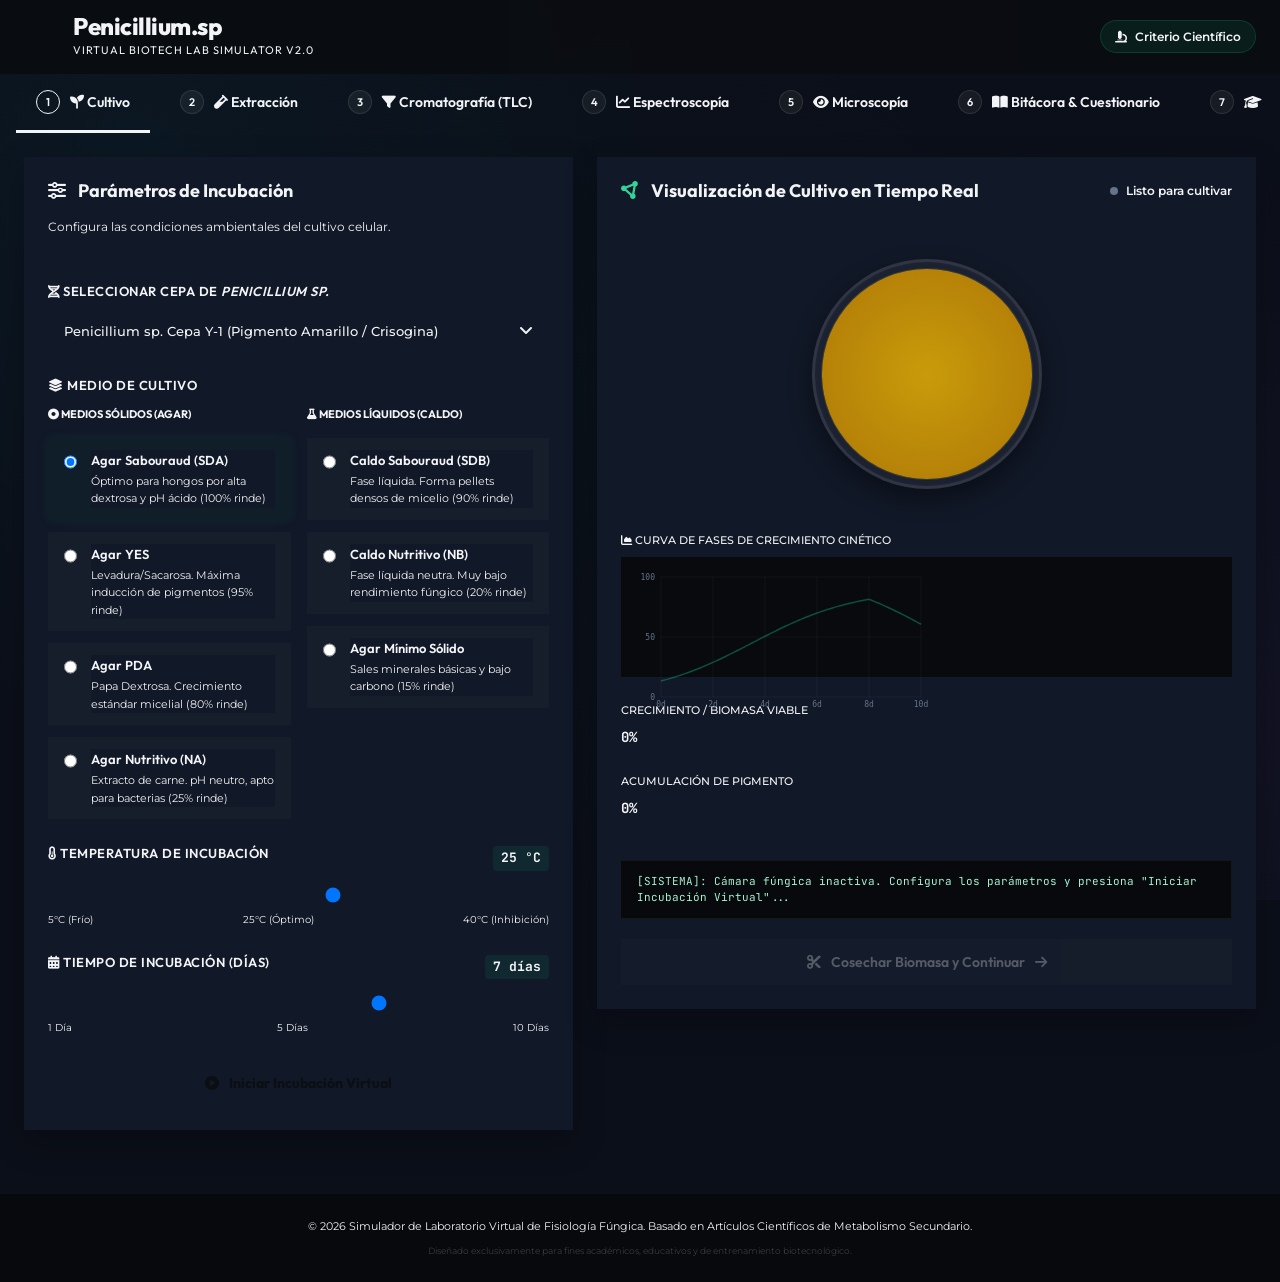
==== commit 4098b7f8: "Update index2.html" ====
--- a/index2.html
+++ b/index2.html
@@ -1,6 +1,20 @@
 <!DOCTYPE html>
 <html lang="es">
+    <html lang="es" class="dark">
+        <style>
+  html, body {
+    background-color: #0b0f19 !important; /* El color oscuro de Antigravity */
+    color: #f3f4f6 !important;
+  }
+  /* Esto forzará a las tarjetas del contenedor a ser oscuras */
+  .bg-white, [class*="bg-white"], div[class*="card"] {
+    background-color: #111827 !important;
+    color: #f3f4f6 !important;
+  }
+</style>
 <head>
+    <link rel="stylesheet" href="index.css">
+    <script src="app2.js"></script>
     <meta charset="UTF-8">
     <meta name="viewport" content="width=device-width, initial-scale=1.0">
     <title>Laboratorio Virtual v2.0 - Simulador de Penicillium sp. y Pigmentos Naturales</title>
@@ -15,7 +29,7 @@
     <link rel="stylesheet" href="index2.css">
 </head>
 <body class="biotech-theme">
-    
+    <body class="dark">
     <!-- Top Glowing Header -->
     <header class="app-header">
         <div class="header-container">
@@ -1257,4 +1271,4 @@
     <!-- Main JavaScript Code Version 2 -->
     <script src="app2.js"></script>
 </body>
-</html>+</html>
--- a/index.css
+++ b/index.css
@@ -0,0 +1,2164 @@
+* 
+   PENICILLIUM SP. VIRTUAL BIOTECH LAB - STYLE SYSTEM (Version 2.2)
+   Theme: Deep Biotech Dark Mode (Aesthetics Premium)
+   Typography: Outfit & Montserrat
+*/
+
+/* ----------------------------------------------------
+   1. VARIABLES & SYSTEM CONFIG
+   ---------------------------------------------------- */
+:root {
+    /* Color Palette */
+    --bg-primary: #0a0c10;
+    --bg-secondary: #10141b;
+    --bg-card: rgba(18, 22, 30, 0.7);
+    --bg-card-hover: rgba(25, 32, 44, 0.85);
+    --border-color: rgba(255, 255, 255, 0.06);
+    --border-glowing: rgba(255, 255, 255, 0.15);
+    
+    /* Scientific Accent Colors */
+    --neon-green: #10b981;
+    --neon-green-glow: rgba(16, 185, 129, 0.3);
+    --neon-cyan: #06b6d4;
+    --neon-cyan-glow: rgba(6, 182, 212, 0.3);
+    --neon-pink: #ec4899;
+    --neon-pink-glow: rgba(236, 72, 153, 0.3);
+    --neon-purple: #a855f7;
+    --neon-purple-glow: rgba(168, 85, 247, 0.3);
+    --neon-red: #ef4444;
+    --neon-red-glow: rgba(239, 68, 68, 0.3);
+    
+    /* Pigment Specific Wavelength representation */
+    --pigment-yellow: #fbbf24;
+    --pigment-yellow-glow: rgba(251, 191, 36, 0.4);
+    --pigment-red: #ef4444;
+    --pigment-red-glow: rgba(239, 68, 68, 0.4);
+    --pigment-orange: #f97316;
+    --pigment-orange-glow: rgba(249, 115, 22, 0.4);
+    
+    /* Text styles */
+    --text-main: #e2e8f0;
+    --text-muted: #94a3b8;
+    --text-bright: #ffffff;
+    
+    /* Layout Tokens */
+    --border-radius-sm: 8px;
+    --border-radius-md: 16px;
+    --border-radius-lg: 24px;
+    --glass-blur: blur(14px);
+    --transition-smooth: all 0.35s cubic-bezier(0.4, 0, 0.2, 1);
+    --shadow-neon: 0 0 20px rgba(16, 185, 129, 0.15);
+}
+
+/* ----------------------------------------------------
+   2. BASE STYLES & RESET
+   ---------------------------------------------------- */
+* {
+    box-sizing: border-box;
+    margin: 0;
+    padding: 0;
+}
+
+body.biotech-theme {
+    background-color: var(--bg-primary);
+    color: var(--text-main);
+    font-family: 'Montserrat', sans-serif;
+    font-weight: 400;
+    line-height: 1.6;
+    overflow-x: hidden;
+    background-image: 
+        radial-gradient(circle at 10% 20%, rgba(6, 182, 212, 0.05) 0%, transparent 40%),
+        radial-gradient(circle at 90% 80%, rgba(168, 85, 247, 0.05) 0%, transparent 45%),
+        radial-gradient(circle at 50% 50%, rgba(16, 185, 129, 0.02) 0%, transparent 60%);
+    background-attachment: fixed;
+    min-height: 100vh;
+    display: flex;
+    flex-direction: column;
+}
+
+/* Subscript subscript styling */
+sub {
+    font-size: 0.75em;
+    vertical-align: sub;
+    line-height: 0;
+    font-family: inherit;
+    font-weight: inherit;
+}
+
+/* Typography Utilities */
+.font-outfit {
+    font-family: 'Outfit', sans-serif;
+}
+.font-mono {
+    font-family: 'JetBrains Mono', monospace;
+    font-size: 0.9em;
+}
+.highlight {
+    color: var(--neon-green);
+    text-shadow: 0 0 10px var(--neon-green-glow);
+}
+.text-emerald { color: var(--neon-green); }
+.text-neon { color: #34d399; }
+.text-cyan { color: var(--neon-cyan); }
+.text-pink { color: var(--neon-pink); }
+.text-purple { color: var(--neon-purple); }
+.text-red { color: var(--neon-red); }
+.text-gold { color: var(--pigment-yellow); }
+.font-bold { font-weight: 700; }
+
+/* ----------------------------------------------------
+   3. APP HEADER
+   ---------------------------------------------------- */
+.app-header {
+    background: rgba(10, 12, 16, 0.85);
+    backdrop-filter: var(--glass-blur);
+    border-bottom: 1px solid var(--border-color);
+    position: sticky;
+    top: 0;
+    z-index: 100;
+    padding: 14px 24px;
+}
+.header-container {
+    max-width: 1400px;
+    margin: 0 auto;
+    display: flex;
+    justify-content: space-between;
+    align-items: center;
+}
+.logo-area {
+    display: flex;
+    align-items: center;
+    gap: 14px;
+}
+.glowing-icon {
+    font-size: 28px;
+    background: linear-gradient(135deg, var(--neon-green), var(--neon-cyan));
+    -webkit-background-clip: text;
+    -webkit-text-fill-color: transparent;
+    filter: drop-shadow(0 0 8px var(--neon-green-glow));
+}
+.logo-text h1 {
+    font-family: 'Outfit', sans-serif;
+    font-weight: 800;
+    font-size: 24px;
+    letter-spacing: -0.5px;
+    line-height: 1;
+}
+.logo-text .subtitle {
+    font-size: 11px;
+    color: var(--text-muted);
+    font-weight: 400;
+    text-transform: uppercase;
+    letter-spacing: 1px;
+    margin-top: 4px;
+}
+.badge-scientific {
+    background: rgba(16, 185, 129, 0.1);
+    border: 1px solid rgba(16, 185, 129, 0.2);
+    color: var(--neon-green);
+    font-size: 12px;
+    padding: 6px 14px;
+    border-radius: 50px;
+    display: flex;
+    align-items: center;
+    gap: 8px;
+    font-weight: 600;
+}
+
+/* ----------------------------------------------------
+   4. NAVIGATION STEPPER
+   ---------------------------------------------------- */
+.nav-stepper {
+    background: var(--bg-secondary);
+    border-bottom: 1px solid var(--border-color);
+    padding: 0 16px;
+    position: sticky;
+    top: 67px;
+    z-index: 90;
+}
+.stepper-scroll-container {
+    max-width: 1400px;
+    margin: 0 auto;
+    display: flex;
+    overflow-x: auto;
+    white-space: nowrap;
+    gap: 10px;
+    scrollbar-width: none; /* Firefox */
+}
+.stepper-scroll-container::-webkit-scrollbar {
+    display: none; /* Chrome/Safari */
+}
+.step-tab {
+    background: transparent;
+    border: none;
+    outline: none;
+    color: var(--text-muted);
+    padding: 16px 20px;
+    font-family: 'Outfit', sans-serif;
+    font-weight: 600;
+    font-size: 14px;
+    cursor: pointer;
+    display: flex;
+    align-items: center;
+    gap: 10px;
+    transition: var(--transition-smooth);
+    border-bottom: 3px solid transparent;
+    position: relative;
+}
+.step-tab:hover {
+    color: var(--text-bright);
+}
+.step-num {
+    display: inline-flex;
+    align-items: center;
+    justify-content: center;
+    width: 24px;
+    height: 24px;
+    background: rgba(255, 255, 255, 0.05);
+    border: 1px solid rgba(255, 255, 255, 0.1);
+    border-radius: 50%;
+    font-size: 11px;
+    transition: var(--transition-smooth);
+}
+.step-tab.active {
+    color: var(--text-bright);
+    border-bottom-color: var(--neon-green);
+}
+.step-tab.active .step-num {
+    background: var(--neon-green);
+    border-color: var(--neon-green);
+    color: var(--bg-primary);
+    box-shadow: 0 0 10px var(--neon-green-glow);
+}
+
+/* ----------------------------------------------------
+   5. LAYOUT SYSTEM & CARDS
+   ---------------------------------------------------- */
+.main-content {
+    max-width: 1400px;
+    width: 100%;
+    margin: 0 auto;
+    padding: 24px;
+    flex-grow: 1;
+}
+.panel-section {
+    display: none;
+    opacity: 0;
+    transform: translateY(15px);
+    transition: opacity 0.4s ease, transform 0.4s ease;
+}
+.panel-section.active {
+    display: block;
+    opacity: 1;
+    transform: translateY(0);
+}
+.grid-layout {
+    display: grid;
+    grid-template-columns: 1fr 1.2fr;
+    gap: 24px;
+    align-items: start;
+}
+.layout-vertical {
+    display: flex;
+    flex-direction: column;
+    gap: 24px;
+}
+
+/* Glassmorphism Cards */
+.card.glass-card {
+    background: var(--bg-card);
+    backdrop-filter: var(--glass-blur);
+    border: 1px solid var(--border-color);
+    border-radius: var(--border-radius-md);
+    box-shadow: 0 12px 30px rgba(0, 0, 0, 0.25);
+    transition: var(--transition-smooth);
+    overflow: hidden;
+}
+.card.glass-card:hover {
+    border-color: rgba(255, 255, 255, 0.12);
+    box-shadow: 0 15px 35px rgba(0, 0, 0, 0.35);
+}
+.card-header {
+    padding: 20px 24px;
+    border-bottom: 1px solid var(--border-color);
+    display: flex;
+    justify-content: space-between;
+    align-items: center;
+    flex-wrap: wrap;
+    gap: 10px;
+}
+.card-header h2 {
+    font-family: 'Outfit', sans-serif;
+    font-weight: 700;
+    font-size: 18px;
+    display: flex;
+    align-items: center;
+    gap: 12px;
+}
+.card-desc {
+    font-size: 12px;
+    color: var(--text-muted);
+    margin-top: 2px;
+}
+.card-body {
+    padding: 24px;
+}
+.card-hr {
+    border: 0;
+    height: 1px;
+    background: var(--border-color);
+    margin: 20px 0;
+}
+
+/* ----------------------------------------------------
+   6. UI CONTROLS & FORM ELEMENTS
+   ---------------------------------------------------- */
+.input-group {
+    margin-bottom: 24px;
+}
+.input-label {
+    display: block;
+    font-family: 'Outfit', sans-serif;
+    font-weight: 600;
+    font-size: 13px;
+    color: var(--text-main);
+    margin-bottom: 10px;
+    text-transform: uppercase;
+    letter-spacing: 0.5px;
+}
+
+/* Solid vs Liquid Grid Media selectors */
+.medium-grid-selector {
+    display: grid;
+    grid-template-columns: 1fr 1fr;
+    gap: 16px;
+    margin-top: 10px;
+}
+.medium-subsect {
+    display: flex;
+    flex-direction: column;
+}
+.medium-subhead {
+    display: block;
+    font-family: 'Outfit', sans-serif;
+    font-weight: 700;
+    font-size: 11px;
+    color: var(--text-muted);
+    text-transform: uppercase;
+    margin-bottom: 10px;
+    border-bottom: 1px solid var(--border-color);
+    padding-bottom: 4px;
+}
+
+/* Custom Dropdown Styles */
+.custom-select-wrapper {
+    position: relative;
+}
+.custom-select {
+    width: 100%;
+    background: var(--bg-secondary);
+    color: var(--text-main);
+    border: 1px solid var(--border-color);
+    padding: 12px 16px;
+    border-radius: var(--border-radius-sm);
+    font-family: 'Montserrat', sans-serif;
+    font-size: 13px;
+    font-weight: 500;
+    outline: none;
+    appearance: none;
+    cursor: pointer;
+    transition: var(--transition-smooth);
+}
+.custom-select:focus {
+    border-color: var(--neon-green);
+    box-shadow: 0 0 10px rgba(16, 185, 129, 0.15);
+}
+.custom-select-wrapper::after {
+    content: '\f107';
+    font-family: 'Font Awesome 6 Free';
+    font-weight: 900;
+    position: absolute;
+    right: 16px;
+    top: 50%;
+    transform: translateY(-50%);
+    color: var(--text-muted);
+    pointer-events: none;
+}
+
+/* Custom Radio Group Cards */
+.radio-group-cards {
+    display: flex;
+    flex-direction: column;
+    gap: 12px;
+}
+.radio-card-option {
+    display: flex;
+    align-items: flex-start;
+    background: rgba(255, 255, 255, 0.02);
+    border: 1px solid var(--border-color);
+    padding: 12px 16px;
+    border-radius: var(--border-radius-sm);
+    cursor: pointer;
+    transition: var(--transition-smooth);
+    user-select: none;
+}
+.radio-card-option:hover {
+    background: rgba(255, 255, 255, 0.04);
+    border-color: rgba(255, 255, 255, 0.12);
+}
+.radio-card-option input[type="radio"] {
+    margin-top: 4px;
+    margin-right: 14px;
+    accent-color: var(--neon-green);
+    width: 16px;
+    height: 16px;
+}
+.radio-card-content {
+    display: flex;
+    flex-direction: column;
+}
+.radio-title {
+    font-family: 'Outfit', sans-serif;
+    font-weight: 600;
+    font-size: 13px;
+    color: var(--text-bright);
+}
+.radio-desc {
+    font-size: 11px;
+    color: var(--text-muted);
+    margin-top: 2px;
+}
+.radio-card-option input[type="radio"]:checked + .radio-card-content .radio-title {
+    color: var(--neon-green);
+}
+.radio-card-option:has(input[type="radio"]:checked) {
+    background: rgba(16, 185, 129, 0.04);
+    border-color: var(--neon-green);
+    box-shadow: 0 0 10px rgba(16, 185, 129, 0.1);
+}
+
+/* Custom Range Sliders */
+.slider-header {
+    display: flex;
+    justify-content: space-between;
+    align-items: center;
+    margin-bottom: 6px;
+}
+.slider-value {
+    font-family: 'JetBrains Mono', monospace;
+    font-size: 13px;
+    font-weight: 700;
+    color: var(--neon-green);
+    background: rgba(16, 185, 129, 0.1);
+    padding: 2px 8px;
+    border-radius: 4px;
+}
+.custom-range {
+    width: 100%;
+    height: 6px;
+    background: var(--bg-secondary);
+    border-radius: 5px;
+    outline: none;
+    appearance: none;
+    cursor: pointer;
+    accent-color: var(--neon-green);
+}
+.slider-labels {
+    display: flex;
+    justify-content: space-between;
+    font-size: 10px;
+    color: var(--text-muted);
+    margin-top: 6px;
+}
+
+/* Custom Buttons styling */
+.btn-primary {
+    width: 100%;
+    background: linear-gradient(135deg, var(--neon-green), #059669);
+    color: #0b0f14;
+    border: none;
+    outline: none;
+    padding: 14px 20px;
+    border-radius: var(--border-radius-sm);
+    font-family: 'Outfit', sans-serif;
+    font-weight: 700;
+    font-size: 14px;
+    cursor: pointer;
+    transition: var(--transition-smooth);
+    display: flex;
+    align-items: center;
+    justify-content: center;
+    gap: 10px;
+    box-shadow: 0 4px 15px var(--neon-green-glow);
+}
+.btn-primary:hover:not(:disabled) {
+    transform: translateY(-2px);
+    box-shadow: 0 6px 20px rgba(16, 185, 129, 0.5);
+    filter: brightness(1.1);
+}
+.btn-primary:active:not(:disabled) {
+    transform: translateY(0);
+}
+.btn-primary:disabled {
+    background: #1e293b;
+    color: #475569;
+    box-shadow: none;
+    cursor: not-allowed;
+}
+
+.btn-secondary {
+    width: 100%;
+    background: rgba(255, 255, 255, 0.05);
+    border: 1px solid var(--border-color);
+    color: var(--text-bright);
+    outline: none;
+    padding: 14px 20px;
+    border-radius: var(--border-radius-sm);
+    font-family: 'Outfit', sans-serif;
+    font-weight: 600;
+    font-size: 14px;
+    cursor: pointer;
+    transition: var(--transition-smooth);
+    display: flex;
+    align-items: center;
+    justify-content: center;
+    gap: 10px;
+}
+.btn-secondary:hover:not(:disabled) {
+    background: rgba(255, 255, 255, 0.1);
+    border-color: rgba(255, 255, 255, 0.2);
+}
+.btn-secondary:disabled {
+    opacity: 0.3;
+    cursor: not-allowed;
+}
+
+.small-btn {
+    padding: 8px 14px !important;
+    font-size: 12px !important;
+    width: auto !important;
+    display: inline-flex !important;
+}
+
+.btn-danger-outline {
+    background: transparent;
+    border: 1px solid rgba(239, 68, 68, 0.3);
+    color: #f87171;
+    padding: 10px 18px;
+    border-radius: var(--border-radius-sm);
+    cursor: pointer;
+    font-family: 'Outfit', sans-serif;
+    font-weight: 600;
+    transition: var(--transition-smooth);
+}
+.btn-danger-outline:hover {
+    background: rgba(239, 68, 68, 0.1);
+    border-color: #ef4444;
+}
+
+/* Status dots */
+.status-indicator {
+    display: flex;
+    align-items: center;
+    gap: 8px;
+    font-size: 12px;
+    font-weight: 600;
+    color: var(--text-muted);
+}
+.pulse-dot {
+    width: 8px;
+    height: 8px;
+    border-radius: 50%;
+}
+.pulse-dot.grey { background: #64748b; }
+.pulse-dot.green { 
+    background: var(--neon-green); 
+    box-shadow: 0 0 8px var(--neon-green-glow);
+    animation: pulse-effect 1.8s infinite;
+}
+.pulse-dot.cyan { 
+    background: var(--neon-cyan); 
+    box-shadow: 0 0 8px var(--neon-cyan-glow);
+    animation: pulse-effect 1.8s infinite;
+}
+.pulse-dot.yellow { 
+    background: var(--pigment-yellow); 
+    box-shadow: 0 0 8px var(--pigment-yellow-glow);
+    animation: pulse-effect 1.8s infinite;
+}
+.pulse-dot.purple { 
+    background: var(--neon-purple); 
+    box-shadow: 0 0 8px var(--neon-purple-glow);
+    animation: pulse-effect 1.8s infinite;
+}
+
+/* Console Boxes */
+.console-box {
+    background: #07090c;
+    border: 1px solid rgba(255, 255, 255, 0.05);
+    border-radius: var(--border-radius-sm);
+    padding: 12px 16px;
+    color: #a7f3d0;
+    font-size: 11px;
+    margin: 20px 0;
+    min-height: 50px;
+    max-height: 90px;
+    overflow-y: auto;
+    border-left: 3px solid var(--neon-green);
+    line-height: 1.5;
+}
+
+/* Summary Box */
+.status-summary-box {
+    background: rgba(255, 255, 255, 0.02);
+    border: 1px solid var(--border-color);
+    border-left: 3px solid var(--neon-purple);
+    border-radius: var(--border-radius-sm);
+    padding: 14px 16px;
+    margin-bottom: 20px;
+    display: flex;
+    flex-direction: column;
+    gap: 8px;
+}
+.status-summary-box.cyan-border {
+    border-left-color: var(--neon-cyan);
+}
+.status-summary-box.pink-border {
+    border-left-color: var(--neon-pink);
+}
+.summary-row {
+    display: flex;
+    justify-content: space-between;
+    font-size: 12px;
+    color: var(--text-muted);
+}
+.summary-row strong {
+    color: var(--text-bright);
+}
+
+/* ----------------------------------------------------
+   7. STEP 1 SPECIFIC: PETRI DISH & ERLEYMEYER FLASK
+   ---------------------------------------------------- */
+.petri-display-area {
+    display: flex;
+    flex-direction: column;
+    align-items: center;
+    justify-content: center;
+}
+.growth-visualizer-frame {
+    width: 100%;
+    display: flex;
+    justify-content: center;
+    align-items: center;
+    height: 250px;
+    margin-bottom: 12px;
+}
+.petri-dish-outer {
+    width: 230px;
+    height: 230px;
+    border-radius: 50%;
+    background: rgba(255, 255, 255, 0.03);
+    border: 3px solid rgba(255, 255, 255, 0.1);
+    box-shadow: 
+        inset 0 0 15px rgba(255, 255, 255, 0.05),
+        0 10px 25px rgba(0, 0, 0, 0.4);
+    padding: 6px;
+    position: relative;
+}
+.petri-dish-rim {
+    width: 100%;
+    height: 100%;
+    border-radius: 50%;
+    border: 1.5px solid rgba(255, 255, 255, 0.15);
+    overflow: hidden;
+    position: relative;
+    background: #11141c;
+}
+.petri-agar-layer {
+    width: 100%;
+    height: 100%;
+    background: radial-gradient(circle, #eab308 0%, #ca8a04 100%);
+    opacity: 0.85;
+    position: relative;
+    transition: background 1s ease;
+}
+
+/* Mold colony dynamics */
+.mold-inoculum {
+    position: absolute;
+    top: 50%;
+    left: 50%;
+    transform: translate(-50%, -50%);
+    width: 0;
+    height: 0;
+    border-radius: 50%;
+    background: radial-gradient(circle, #f8fafc 20%, #cbd5e1 60%, #94a3b8 100%);
+    box-shadow: 
+        inset 0 0 8px rgba(0, 0, 0, 0.2),
+        0 0 6px rgba(255, 255, 255, 0.3);
+    filter: url('data:image/svg+xml;utf8,<svg xmlns="http://www.w3.org/2000/svg"><filter id="rough"><feTurbulence type="fractalNoise" baseFrequency="0.08" numOctaves="4" result="noise"/><feDisplacementMap in="SourceGraphic" in2="noise" scale="12" xChannelSelector="R" yChannelSelector="G"/></filter></svg>#rough');
+    transition: width 0.1s linear, height 0.1s linear;
+    z-index: 5;
+}
+.pigment-diffusion {
+    position: absolute;
+    top: 50%;
+    left: 50%;
+    transform: translate(-50%, -50%);
+    width: 0;
+    height: 0;
+    border-radius: 50%;
+    background: transparent;
+    transition: width 0.1s linear, height 0.1s linear, background 0.5s ease;
+    z-index: 2;
+}
+
+/* Liquid Flask visualizer */
+.flask-outer {
+    width: 230px;
+    height: 230px;
+    display: flex;
+    align-items: center;
+    justify-content: center;
+}
+.flask-container {
+    width: 140px;
+    height: 180px;
+    position: relative;
+    display: flex;
+    flex-direction: column;
+    align-items: center;
+    animation: liquid-swirl 2.5s infinite ease-in-out;
+}
+.flask-rim {
+    width: 44px;
+    height: 6px;
+    border: 2px solid rgba(255, 255, 255, 0.3);
+    border-radius: 4px;
+    background: rgba(255, 255, 255, 0.05);
+}
+.flask-neck {
+    width: 26px;
+    height: 35px;
+    border-left: 2.5px solid rgba(255, 255, 255, 0.3);
+    border-right: 2.5px solid rgba(255, 255, 255, 0.3);
+    background: rgba(255, 255, 255, 0.02);
+}
+.flask-body {
+    width: 140px;
+    height: 120px;
+    border: 2.5px solid rgba(255, 255, 255, 0.3);
+    border-top: none;
+    border-bottom-left-radius: 35px;
+    border-bottom-right-radius: 35px;
+    background: rgba(255, 255, 255, 0.02);
+    position: relative;
+    overflow: hidden;
+    display: flex;
+    flex-direction: column;
+    justify-content: flex-end;
+    margin-top: -3px;
+}
+.flask-liquid {
+    width: 100%;
+    height: 0%; /* starts empty, rises to max 45% */
+    background: rgba(255, 255, 255, 0.05);
+    border-top: 1.5px solid rgba(255, 255, 255, 0.45);
+    position: relative;
+    transition: height 0.5s ease, background 0.8s ease;
+}
+.liquid-mycelium-pellets {
+    width: 100%;
+    height: 100%;
+    position: relative;
+    overflow: hidden;
+}
+.pellet-spore {
+    width: 8px;
+    height: 8px;
+    background: rgba(255, 255, 255, 0.7);
+    border-radius: 50%;
+    position: absolute;
+    box-shadow: 0 0 4px rgba(255,255,255,0.4);
+    filter: blur(0.5px);
+    animation: float-pellet 3s infinite ease-in-out;
+}
+.flask-base {
+    width: 120px;
+    height: 3px;
+    background: rgba(255, 255, 255, 0.1);
+    position: absolute;
+    bottom: -3px;
+    border-radius: 50%;
+}
+
+@keyframes liquid-swirl {
+    0%, 100% { transform: rotate(-2deg) skewX(-1.5deg) scaleY(0.98); }
+    50% { transform: rotate(2deg) skewX(1.5deg) scaleY(1.02); }
+}
+@keyframes float-pellet {
+    0%, 100% { transform: translateY(0) translateX(0) scale(1); }
+    50% { transform: translateY(-6px) translateX(3px) scale(1.1); }
+}
+
+/* Growth phases kinetic chart wrapper */
+.growth-chart-frame {
+    width: 100%;
+    margin: 15px 0 10px 0;
+}
+
+/* Dashboards stats */
+.stats-dashboard {
+    width: 100%;
+    display: flex;
+    flex-direction: column;
+    gap: 14px;
+    margin-bottom: 10px;
+}
+.stat-box {
+    display: flex;
+    flex-direction: column;
+    gap: 6px;
+}
+.stat-label {
+    font-size: 11px;
+    color: var(--text-muted);
+    font-weight: 500;
+    text-transform: uppercase;
+}
+.stat-value {
+    font-family: 'JetBrains Mono', monospace;
+    font-weight: 700;
+    font-size: 14px;
+}
+.progress-bar-container {
+    width: 100%;
+    height: 5px;
+    background: var(--bg-secondary);
+    border-radius: 10px;
+    overflow: hidden;
+}
+.progress-bar-fill {
+    height: 100%;
+    width: 0%;
+    background: var(--neon-green);
+    box-shadow: 0 0 10px var(--neon-green-glow);
+    transition: width 0.3s ease;
+}
+.progress-bar-fill.gold {
+    background: var(--pigment-yellow);
+    box-shadow: 0 0 10px var(--pigment-yellow-glow);
+}
+
+/* ----------------------------------------------------
+   8. STEP 2 SPECIFIC: EXTRACTION & VIALS
+   ---------------------------------------------------- */
+.test-tube-display-area {
+    display: flex;
+    flex-direction: column;
+    align-items: center;
+    justify-content: center;
+}
+.test-tube-container {
+    width: 100%;
+    height: 280px;
+    display: flex;
+    justify-content: center;
+    align-items: center;
+    margin-bottom: 24px;
+}
+.vortex-base {
+    width: 140px;
+    height: 250px;
+    display: flex;
+    justify-content: center;
+    position: relative;
+}
+.vortex-shaking {
+    animation: shaking 0.15s infinite linear;
+}
+.test-tube {
+    width: 44px;
+    height: 220px;
+    border: 3px solid rgba(255, 255, 255, 0.2);
+    border-bottom-left-radius: 22px;
+    border-bottom-right-radius: 22px;
+    position: relative;
+    background: rgba(255, 255, 255, 0.01);
+    box-shadow: 
+        inset 0 0 15px rgba(255, 255, 255, 0.05),
+        0 10px 20px rgba(0, 0, 0, 0.3);
+    overflow: hidden;
+    display: flex;
+    flex-direction: column;
+    justify-content: flex-end;
+}
+.test-tube-rim {
+    width: 50px;
+    height: 6px;
+    border: 3px solid rgba(255, 255, 255, 0.2);
+    border-radius: 6px;
+    position: absolute;
+    top: 0;
+    left: 50%;
+    transform: translateX(-50%);
+}
+.test-tube-liquid {
+    width: 100%;
+    transition: height 0.5s ease, background 0.8s ease;
+}
+.test-tube-liquid.upper-phase {
+    height: 0%;
+    background: rgba(255, 255, 255, 0.05);
+    border-bottom: 1.5px dashed rgba(255, 255, 255, 0.15);
+    display: flex;
+    align-items: center;
+    justify-content: center;
+    position: relative;
+}
+.test-tube-liquid.lower-phase {
+    height: 35%;
+    background: #1e293b;
+    display: flex;
+    align-items: center;
+    justify-content: center;
+}
+.phase-label {
+    font-size: 8px;
+    color: rgba(255, 255, 255, 0.5);
+    text-transform: uppercase;
+    font-weight: 600;
+    letter-spacing: 0.5px;
+    text-align: center;
+    padding: 0 4px;
+}
+
+/* Yield dashboard */
+.yield-dashboard {
+    width: 100%;
+    display: grid;
+    grid-template-columns: 1fr 1fr;
+    gap: 14px;
+    margin-bottom: 10px;
+}
+.yield-box {
+    background: rgba(255, 255, 255, 0.02);
+    border: 1px solid var(--border-color);
+    padding: 10px 14px;
+    border-radius: var(--border-radius-sm);
+    display: flex;
+    flex-direction: column;
+    gap: 4px;
+}
+.yield-label {
+    font-size: 10px;
+    color: var(--text-muted);
+    text-transform: uppercase;
+    font-weight: 500;
+}
+.yield-value {
+    font-size: 18px;
+    font-weight: 800;
+    color: var(--neon-purple);
+}
+.color-swatch-box {
+    display: flex;
+    align-items: center;
+    gap: 8px;
+}
+.color-swatch {
+    width: 22px;
+    height: 22px;
+    border-radius: 50%;
+    background: transparent;
+    border: 1px solid rgba(255, 255, 255, 0.2);
+    transition: background 0.5s ease;
+}
+.color-hex {
+    font-size: 12px;
+    font-weight: 600;
+    color: var(--text-main);
+}
+
+/* ----------------------------------------------------
+   9. STEP 3 SPECIFIC: TLC CHROMATOGRAPHY
+   ---------------------------------------------------- */
+.tlc-display-area {
+    display: flex;
+    flex-direction: column;
+}
+.tlc-simulation-flex {
+    display: flex;
+    gap: 30px;
+    align-items: center;
+    justify-content: center;
+    flex-wrap: wrap;
+    margin-bottom: 15px;
+}
+.tlc-chamber {
+    width: 180px;
+    height: 300px;
+    border: 4px solid rgba(255, 255, 255, 0.25);
+    border-top: none;
+    border-radius: 0 0 16px 16px;
+    position: relative;
+    background: rgba(255, 255, 255, 0.01);
+    box-shadow: inset 0 0 20px rgba(255, 255, 255, 0.05);
+    display: flex;
+    justify-content: center;
+    align-items: flex-end;
+    padding-bottom: 16px;
+}
+.chamber-lid {
+    width: 196px;
+    height: 10px;
+    background: rgba(255, 255, 255, 0.3);
+    border-radius: 4px;
+    position: absolute;
+    top: -10px;
+    left: 50%;
+    transform: translateX(-50%);
+}
+.chamber-solvent-pool {
+    width: 100%;
+    height: 18px;
+    background: rgba(6, 182, 212, 0.15);
+    border-top: 1px solid rgba(6, 182, 212, 0.3);
+    position: absolute;
+    bottom: 0;
+    left: 0;
+    border-radius: 0 0 12px 12px;
+}
+.tlc-plate {
+    width: 80px;
+    height: 250px;
+    background: #fafaf9;
+    border: 1px solid #d6d3d1;
+    border-radius: 2px;
+    position: relative;
+    box-shadow: 0 5px 15px rgba(0, 0, 0, 0.5);
+    z-index: 10;
+}
+.tlc-base-line {
+    width: 100%;
+    height: 1px;
+    border-top: 1px dashed #78716c;
+    position: absolute;
+    bottom: 30px;
+    left: 0;
+}
+.base-label {
+    position: absolute;
+    left: -40px;
+    bottom: -6px;
+    font-size: 8px;
+    color: rgba(255, 255, 255, 0.4);
+}
+.solvent-front-line {
+    width: 100%;
+    height: 1.5px;
+    background: #0284c7;
+    position: absolute;
+    bottom: 30px; /* starts at base line and rises */
+    left: 0;
+    display: none;
+}
+.front-label {
+    position: absolute;
+    right: -40px;
+    top: -6px;
+    font-size: 8px;
+    color: var(--neon-cyan);
+}
+
+/* TLC Spots */
+.tlc-spot {
+    position: absolute;
+    width: 8px;
+    height: 8px;
+    border-radius: 50%;
+    left: 50%;
+    transform: translateX(-50%);
+    opacity: 0.8;
+}
+.origin-spot {
+    bottom: 27px;
+    background: #475569;
+    display: none;
+    transition: background 0.5s ease;
+}
+.tlc-spot-band {
+    position: absolute;
+    width: 12px;
+    height: 6px;
+    border-radius: 50% / 30%;
+    left: 50%;
+    transform: translateX(-50%);
+    opacity: 0.9;
+    cursor: pointer;
+    box-shadow: 0 0 4px rgba(0, 0, 0, 0.2);
+    transition: transform 0.2s ease, box-shadow 0.2s ease;
+    animation: spot-fade-in 0.8s ease forwards;
+}
+.tlc-spot-band:hover {
+    transform: translateX(-50%) scale(1.3);
+    box-shadow: 0 0 10px rgba(0, 0, 0, 0.5), 0 0 8px currentColor;
+    z-index: 20;
+}
+.yellow-band {
+    background-color: var(--pigment-yellow);
+    color: var(--pigment-yellow);
+}
+.orange-band {
+    background-color: var(--pigment-orange);
+    color: var(--pigment-orange);
+}
+.red-band {
+    background-color: var(--pigment-red);
+    color: var(--pigment-red);
+}
+
+/* Analysis calculations */
+.tlc-analysis-panel {
+    flex: 1;
+    min-width: 250px;
+    max-width: 320px;
+}
+.tlc-analysis-panel h3 {
+    font-family: 'Outfit', sans-serif;
+    font-size: 14px;
+    font-weight: 600;
+    margin-bottom: 8px;
+}
+.rf-box {
+    background: #080a0f;
+    border: 1px solid var(--border-color);
+    border-radius: var(--border-radius-sm);
+    padding: 16px;
+}
+.rf-formula {
+    font-size: 10px;
+    color: var(--text-muted);
+    text-align: center;
+}
+.rf-values-list {
+    display: flex;
+    flex-direction: column;
+    gap: 8px;
+    font-size: 11px;
+}
+.rf-row {
+    display: flex;
+    justify-content: space-between;
+    color: var(--text-muted);
+}
+.active-calculation {
+    background: rgba(6, 182, 212, 0.05);
+    border: 1px dashed rgba(6, 182, 212, 0.2);
+    padding: 4px 6px;
+    border-radius: 4px;
+}
+.rf-result-row {
+    display: flex;
+    justify-content: space-between;
+    font-size: 13px;
+    margin-top: 6px;
+    border-top: 1px solid rgba(255, 255, 255, 0.05);
+    padding-top: 6px;
+}
+.tlc-help-tip {
+    display: flex;
+    align-items: flex-start;
+    gap: 10px;
+    font-size: 10px;
+    color: var(--text-muted);
+    margin-top: 12px;
+}
+.tlc-help-tip i {
+    margin-top: 2px;
+}
+
+/* ----------------------------------------------------
+   10. STEP 4 SPECIFIC: UV-VIS SPECTROSCOPY
+   ---------------------------------------------------- */
+.spec-display-area {
+    display: flex;
+    flex-direction: column;
+}
+.optical-path-container {
+    display: flex;
+    align-items: center;
+    justify-content: space-between;
+    background: #08090c;
+    border: 1px solid var(--border-color);
+    padding: 16px 20px;
+    border-radius: var(--border-radius-md);
+    margin-bottom: 20px;
+}
+.light-emitter, .optical-sensor {
+    font-size: 8px;
+    font-weight: 700;
+    color: var(--text-muted);
+    border: 1px solid var(--border-color);
+    padding: 6px 10px;
+    border-radius: 4px;
+    background: var(--bg-secondary);
+}
+.optical-beam-path {
+    flex-grow: 1;
+    height: 4px;
+    position: relative;
+    margin: 0 4px;
+}
+.laser-beam {
+    position: absolute;
+    top: 0;
+    left: 0;
+    width: 100%;
+    height: 100%;
+    background: transparent;
+    border-radius: 2px;
+    box-shadow: none;
+    transition: var(--transition-smooth);
+}
+.laser-beam.sweeping {
+    box-shadow: 0 0 10px currentColor;
+    background-color: currentColor;
+}
+.laser-beam.attenuated {
+    opacity: 0.45;
+}
+.cuvette-holder {
+    width: 60px;
+    height: 100px;
+    border: 2px dashed rgba(255, 255, 255, 0.15);
+    background: rgba(255, 255, 255, 0.02);
+    border-radius: 4px;
+    display: flex;
+    flex-direction: column;
+    align-items: center;
+    justify-content: center;
+    position: relative;
+}
+.holder-label {
+    position: absolute;
+    bottom: -16px;
+    font-size: 7px;
+    color: var(--text-muted);
+    white-space: nowrap;
+}
+.cuvette-container {
+    width: 44px;
+    height: 80px;
+    border: 2px solid rgba(255, 255, 255, 0.35);
+    border-top: none;
+    position: relative;
+    overflow: hidden;
+    background: rgba(255, 255, 255, 0.01);
+    box-shadow: inset 0 0 8px rgba(255, 255, 255, 0.05);
+    display: none; /* revealed when inserted */
+    justify-content: flex-end;
+    flex-direction: column;
+}
+.cuvette-reflection {
+    position: absolute;
+    width: 6px;
+    height: 100%;
+    background: rgba(255, 255, 255, 0.1);
+    left: 4px;
+    top: 0;
+}
+.cuvette-fluid {
+    width: 100%;
+    height: 75%;
+    background: transparent;
+    transition: background 0.8s ease;
+}
+
+/* Canvas plot wrappers */
+.chart-container-wrapper {
+    width: 100%;
+    height: 200px;
+    background: #080a0e;
+    border: 1px solid var(--border-color);
+    border-radius: var(--border-radius-sm);
+    padding: 10px;
+    position: relative;
+}
+.spec-chart-canvas {
+    width: 100% !important;
+    height: 100% !important;
+}
+
+.spec-control-steps {
+    display: flex;
+    flex-direction: column;
+    gap: 16px;
+}
+.spec-step {
+    display: flex;
+    align-items: flex-start;
+    gap: 14px;
+}
+.step-circle {
+    display: inline-flex;
+    align-items: center;
+    justify-content: center;
+    width: 24px;
+    height: 24px;
+    border-radius: 50%;
+    background: rgba(236, 72, 153, 0.1);
+    border: 1px solid rgba(236, 72, 153, 0.3);
+    color: var(--neon-pink);
+    font-size: 11px;
+    font-weight: 700;
+    margin-top: 2px;
+}
+.step-info {
+    flex-grow: 1;
+    display: flex;
+    flex-direction: column;
+    gap: 4px;
+}
+.step-info h4 {
+    font-family: 'Outfit', sans-serif;
+    font-size: 13px;
+    font-weight: 600;
+    color: var(--text-bright);
+}
+.step-info p {
+    font-size: 11px;
+    color: var(--text-muted);
+    line-height: 1.4;
+}
+
+/* Scan results display bar */
+.spec-results-bar {
+    display: grid;
+    grid-template-columns: 1fr 1fr 1fr;
+    gap: 10px;
+    margin-top: 15px;
+}
+.spec-res-box {
+    background: rgba(236, 72, 153, 0.05);
+    border: 1px solid rgba(236, 72, 153, 0.15);
+    padding: 8px 12px;
+    border-radius: var(--border-radius-sm);
+    display: flex;
+    flex-direction: column;
+    gap: 2px;
+}
+.res-lbl {
+    font-size: 9px;
+    color: var(--text-muted);
+    text-transform: uppercase;
+}
+.res-val {
+    font-size: 14px;
+    font-weight: 700;
+}
+
+/* ----------------------------------------------------
+   11. STEP 5 SPECIFIC: VIRTUAL MICROSCOPE
+   ---------------------------------------------------- */
+.zoom-btn-selector {
+    display: grid;
+    grid-template-columns: 1fr 1fr 1fr;
+    gap: 8px;
+}
+.zoom-btn {
+    background: rgba(255, 255, 255, 0.02);
+    border: 1px solid var(--border-color);
+    color: var(--text-muted);
+    padding: 10px 4px;
+    font-family: 'Outfit', sans-serif;
+    font-weight: 600;
+    font-size: 11px;
+    border-radius: var(--border-radius-sm);
+    cursor: pointer;
+    transition: var(--transition-smooth);
+}
+.zoom-btn:hover {
+    background: rgba(255, 255, 255, 0.08);
+    color: var(--text-bright);
+}
+.zoom-btn.active {
+    background: rgba(52, 211, 153, 0.1);
+    border-color: #34d399;
+    color: #34d399;
+    box-shadow: 0 0 10px rgba(52, 211, 153, 0.15);
+}
+
+.micro-display-area {
+    display: flex;
+    flex-direction: column;
+    align-items: center;
+    justify-content: center;
+}
+.microscope-ocular-frame {
+    width: 250px;
+    height: 250px;
+    border-radius: 50%;
+    background: #020617;
+    border: 6px solid #1e293b;
+    box-shadow: 
+        inset 0 0 25px rgba(0, 0, 0, 0.95),
+        0 12px 30px rgba(0, 0, 0, 0.4);
+    padding: 3px;
+    position: relative;
+    margin-bottom: 12px;
+}
+.ocular-glow-ring {
+    width: 100%;
+    height: 100%;
+    border-radius: 50%;
+    border: 2px solid rgba(52, 211, 153, 0.25);
+    overflow: hidden;
+    position: relative;
+}
+.ocular-viewport-inner {
+    width: 100%;
+    height: 100%;
+    position: relative;
+    background: radial-gradient(circle, #102a43 20%, #0c1a30 70%, #020617 100%);
+    transition: filter 0.2s ease;
+}
+.microscope-canvas {
+    width: 100% !important;
+    height: 100% !important;
+    background: transparent;
+}
+.ocular-light-lens {
+    position: absolute;
+    top: 0;
+    left: 0;
+    width: 100%;
+    height: 100%;
+    background: radial-gradient(circle at 35% 35%, rgba(255, 255, 255, 0.08) 0%, transparent 60%);
+    pointer-events: none;
+    z-index: 10;
+}
+.ocular-reticle {
+    position: absolute;
+    top: 0;
+    left: 0;
+    width: 100%;
+    height: 100%;
+    border-radius: 50%;
+    background-image: 
+        linear-gradient(to right, transparent calc(50% - 0.5px), rgba(255, 255, 255, 0.08) 50%, transparent calc(50% + 0.5px)),
+        linear-gradient(to bottom, transparent calc(50% - 0.5px), rgba(255, 255, 255, 0.08) 50%, transparent calc(50% + 0.5px));
+    pointer-events: none;
+    z-index: 9;
+}
+.focus-alert-box {
+    width: 100%;
+    background: rgba(239, 68, 68, 0.05);
+    border: 1px dashed rgba(239, 68, 68, 0.25);
+    color: #f87171;
+    font-size: 10px;
+    padding: 8px 12px;
+    border-radius: var(--border-radius-sm);
+    text-align: center;
+    border-left: 3px solid #ef4444;
+}
+
+/* ----------------------------------------------------
+   12. STEP 6 SPECIFIC: NOTEBOOK & GALLERY (POLAROIDS)
+   ---------------------------------------------------- */
+.table-responsive {
+    overflow-x: auto;
+    width: 100%;
+}
+.biotech-table {
+    width: 100%;
+    border-collapse: collapse;
+    font-size: 12px;
+    text-align: left;
+}
+.biotech-table th {
+    background: var(--bg-secondary);
+    color: var(--text-muted);
+    font-family: 'Outfit', sans-serif;
+    font-weight: 600;
+    padding: 12px 16px;
+    border-bottom: 2px solid var(--border-color);
+    text-transform: uppercase;
+    font-size: 10px;
+    letter-spacing: 0.5px;
+}
+.biotech-table td {
+    padding: 12px 16px;
+    border-bottom: 1px solid var(--border-color);
+    font-weight: 500;
+}
+.biotech-table tr:hover {
+    background: rgba(255, 255, 255, 0.01);
+}
+.empty-row-placeholder {
+    text-align: center;
+    color: var(--text-muted);
+    font-style: italic;
+}
+.btn-row-action {
+    background: transparent;
+    border: 1px solid var(--border-color);
+    color: var(--text-muted);
+    padding: 4px 10px;
+    border-radius: 4px;
+    cursor: pointer;
+    font-family: 'Outfit', sans-serif;
+    font-size: 11px;
+    transition: var(--transition-smooth);
+}
+.btn-row-action:hover {
+    color: var(--neon-pink);
+    border-color: var(--neon-pink);
+    background: rgba(236, 72, 153, 0.05);
+}
+
+/* Image Upload Dropzone */
+.upload-dropzone {
+    width: 100%;
+    border: 2px dashed rgba(251, 191, 36, 0.25);
+    background: rgba(251, 191, 36, 0.02);
+    border-radius: var(--border-radius-md);
+    padding: 24px;
+    text-align: center;
+    cursor: pointer;
+    transition: var(--transition-smooth);
+    display: flex;
+    flex-direction: column;
+    align-items: center;
+    gap: 12px;
+    margin-bottom: 20px;
+}
+.upload-dropzone:hover {
+    border-color: var(--pigment-yellow);
+    background: rgba(251, 191, 36, 0.05);
+}
+.cloud-upload-icon {
+    font-size: 32px;
+    color: var(--pigment-yellow);
+    filter: drop-shadow(0 0 6px var(--pigment-yellow-glow));
+}
+.upload-zone-text h3 {
+    font-family: 'Outfit', sans-serif;
+    font-size: 15px;
+    font-weight: 600;
+    color: var(--text-bright);
+    margin-bottom: 4px;
+}
+.upload-zone-text p {
+    font-size: 11px;
+    color: var(--text-muted);
+}
+.upload-limit-text {
+    font-size: 9px;
+    color: rgba(255, 255, 255, 0.25);
+}
+.file-hidden-input {
+    display: none;
+}
+
+.gallery-controls {
+    margin-bottom: 20px;
+    border-bottom: 1px solid var(--border-color);
+    padding-bottom: 10px;
+}
+.gallery-controls h3 {
+    font-family: 'Outfit', sans-serif;
+    font-size: 15px;
+    font-weight: 600;
+    color: var(--text-main);
+}
+
+/* Polaroid card grid */
+.gallery-polaroid-grid {
+    display: grid;
+    grid-template-columns: repeat(auto-fill, minmax(260px, 1fr));
+    gap: 24px;
+}
+.polaroid-card {
+    background: #ffffff;
+    padding: 14px;
+    border-radius: 4px;
+    box-shadow: 0 10px 25px rgba(0, 0, 0, 0.35);
+    color: #1e293b;
+    display: flex;
+    flex-direction: column;
+    transition: transform 0.3s cubic-bezier(0.175, 0.885, 0.32, 1.275);
+}
+.polaroid-card:hover {
+    transform: rotate(1deg) translateY(-8px);
+}
+.polaroid-img-wrapper {
+    width: 100%;
+    height: 180px;
+    background: #0f172a;
+    border-radius: 2px;
+    overflow: hidden;
+    position: relative;
+}
+.polaroid-img-wrapper img {
+    width: 100%;
+    height: 100%;
+    object-fit: cover;
+}
+.polaroid-canvas {
+    width: 100%;
+    height: 100%;
+    background: #0a0c10;
+}
+.img-badge {
+    position: absolute;
+    top: 10px;
+    right: 10px;
+    font-size: 8px;
+    background: rgba(16, 185, 129, 0.85);
+    color: white;
+    padding: 3px 6px;
+    border-radius: 3px;
+    font-weight: bold;
+}
+.img-badge-user {
+    background: rgba(236, 72, 153, 0.85);
+}
+.polaroid-caption {
+    padding: 12px 2px 4px 2px;
+    display: flex;
+    flex-direction: column;
+    gap: 6px;
+}
+.editable-title {
+    font-family: 'Outfit', sans-serif;
+    font-weight: 700;
+    font-size: 13px;
+    outline: none;
+    line-height: 1.3;
+}
+.editable-desc {
+    font-size: 11px;
+    color: #475569;
+    outline: none;
+    line-height: 1.4;
+    min-height: 48px;
+}
+.polaroid-date {
+    font-size: 9px;
+    color: #64748b;
+    font-weight: 600;
+    text-transform: uppercase;
+    border-top: 1px solid #e2e8f0;
+    padding-top: 6px;
+    margin-top: 2px;
+}
+
+/* Contaminations section grids */
+.contaminations-showcase-grid {
+    display: grid;
+    grid-template-columns: repeat(auto-fill, minmax(250px, 1fr));
+    gap: 20px;
+}
+.contam-card {
+    background: rgba(255, 255, 255, 0.02);
+    border: 1px solid var(--border-color);
+    border-radius: var(--border-radius-sm);
+    overflow: hidden;
+    display: flex;
+    flex-direction: column;
+    transition: var(--transition-smooth);
+}
+.contam-card:hover {
+    border-color: rgba(239, 68, 68, 0.25);
+    background: rgba(255, 255, 255, 0.03);
+}
+.contam-img-box {
+    width: 100%;
+    height: 120px;
+    background: #080a0e;
+    overflow: hidden;
+}
+.contam-text {
+    padding: 12px;
+    display: flex;
+    flex-direction: column;
+    gap: 6px;
+}
+.badge-contam {
+    font-size: 8px;
+    font-weight: 700;
+    padding: 2px 6px;
+    border-radius: 3px;
+    align-self: flex-start;
+    letter-spacing: 0.5px;
+    text-transform: uppercase;
+}
+.badge-contam.fúngica {
+    background: rgba(249, 115, 22, 0.1);
+    color: #fb923c;
+    border: 1px solid rgba(249, 115, 22, 0.2);
+}
+.badge-contam.bacteriana {
+    background: rgba(239, 68, 68, 0.1);
+    color: #f87171;
+    border: 1px solid rgba(239, 68, 68, 0.2);
+}
+.contam-text h4 {
+    font-family: 'Outfit', sans-serif;
+    font-size: 13px;
+    font-weight: 700;
+    color: var(--text-bright);
+}
+.contam-text p {
+    font-size: 11px;
+    color: var(--text-muted);
+    line-height: 1.4;
+}
+
+/* ----------------------------------------------------
+   13. NEW: QUESTIONNAIRE (CRUD CARD ELEMENTS) STYLING
+   ---------------------------------------------------- */
+.questionnaire-wrapper {
+    display: flex;
+    flex-direction: column;
+    gap: 20px;
+}
+.q-card-container {
+    background: rgba(255, 255, 255, 0.015);
+    border: 1px solid var(--border-color);
+    border-radius: var(--border-radius-sm);
+    padding: 18px 22px;
+    transition: var(--transition-smooth);
+    display: flex;
+    flex-direction: column;
+    gap: 12px;
+}
+.q-card-container:hover {
+    border-color: rgba(6, 182, 212, 0.25);
+    background: rgba(6, 182, 212, 0.01);
+}
+.q-header-row h3 {
+    font-family: 'Outfit', sans-serif;
+    font-weight: 700;
+    font-size: 14.5px;
+    color: var(--text-bright);
+    line-height: 1.4;
+}
+.q-body-content {
+    display: flex;
+    flex-direction: column;
+    gap: 12px;
+}
+.saved-answer-box {
+    background: #080a0f;
+    border: 1px solid var(--border-color);
+    border-radius: var(--border-radius-sm);
+    padding: 14px 18px;
+    font-size: 13px;
+    color: var(--text-main);
+    line-height: 1.6;
+    min-height: 50px;
+    white-space: pre-wrap; /* Preserve linebreaks */
+}
+.answer-placeholder {
+    color: var(--text-muted);
+    font-style: italic;
+}
+.q-textarea {
+    width: 100%;
+    min-height: 100px;
+    background: var(--bg-secondary);
+    color: var(--text-main);
+    border: 1px solid var(--border-color);
+    border-radius: var(--border-radius-sm);
+    padding: 12px 16px;
+    font-size: 13px;
+    line-height: 1.6;
+    outline: none;
+    resize: vertical;
+    transition: var(--transition-smooth);
+}
+.q-textarea:focus {
+    border-color: var(--neon-cyan);
+    box-shadow: 0 0 12px var(--neon-cyan-glow);
+}
+.q-photo-attacher-row {
+    display: flex;
+    align-items: center;
+    gap: 14px;
+    margin-top: 8px;
+}
+.file-upload-status {
+    font-size: 11px;
+    color: var(--text-muted);
+    font-weight: 500;
+}
+.attached-img-box {
+    margin-top: 5px;
+    max-width: 250px;
+    border-radius: 4px;
+    overflow: hidden;
+    border: 1px solid var(--border-color);
+    background: #000000;
+    position: relative;
+    box-shadow: 0 6px 15px rgba(0,0,0,0.3);
+}
+.attached-img-box img {
+    width: 100%;
+    height: auto;
+    max-height: 180px;
+    display: block;
+    object-fit: cover;
+}
+.attached-img-box .btn-remove-q-photo {
+    position: absolute;
+    top: 8px;
+    right: 8px;
+    background: rgba(239, 68, 68, 0.85);
+    color: white;
+    border: none;
+    width: 24px;
+    height: 24px;
+    border-radius: 50%;
+    cursor: pointer;
+    display: flex;
+    align-items: center;
+    justify-content: center;
+    font-size: 11px;
+    transition: var(--transition-smooth);
+}
+.attached-img-box .btn-remove-q-photo:hover {
+    background: #ef4444;
+    transform: scale(1.15);
+}
+.q-footer-actions {
+    display: flex;
+    gap: 10px;
+    margin-top: 6px;
+    flex-wrap: wrap;
+}
+
+/* ----------------------------------------------------
+   14. STEP 7 SPECIFIC: BIBLIOGRAPHY & THEORY
+   ---------------------------------------------------- */
+.theory-grid-layout {
+    display: grid;
+    grid-template-columns: 1.2fr 1fr;
+    gap: 30px;
+    align-items: center;
+}
+.theory-text p {
+    font-size: 13px;
+    color: var(--text-main);
+    margin-bottom: 14px;
+    line-height: 1.6;
+}
+.highlight-info-box {
+    background: rgba(168, 85, 247, 0.05);
+    border: 1px solid rgba(168, 85, 247, 0.15);
+    border-left: 4px solid var(--neon-purple);
+    border-radius: var(--border-radius-sm);
+    padding: 14px 18px;
+    margin-top: 20px;
+}
+.highlight-info-box h4 {
+    font-family: 'Outfit', sans-serif;
+    font-size: 13px;
+    font-weight: 600;
+    color: var(--text-bright);
+    margin-bottom: 6px;
+}
+.highlight-info-box p {
+    font-size: 12px;
+    color: var(--text-muted);
+    margin-bottom: 0;
+}
+.chemical-structure-box {
+    background: #080a0e;
+    border: 1px solid var(--border-color);
+    padding: 16px;
+    border-radius: var(--border-radius-md);
+    text-align: center;
+}
+.chemical-structure-box h4 {
+    font-size: 11px;
+    color: var(--text-muted);
+    text-transform: uppercase;
+    margin-bottom: 14px;
+}
+.svg-molecule {
+    width: 100%;
+    max-width: 220px;
+    height: auto;
+}
+.molecule-ring {
+    fill: none;
+    stroke: var(--text-muted);
+    stroke-width: 2;
+}
+.molecule-bond {
+    stroke: var(--text-muted);
+    stroke-width: 2;
+}
+.molecule-bond.double {
+    stroke-width: 3.5;
+    stroke-dasharray: 12,3;
+}
+.molecule-atom {
+    fill: #080a0e;
+    stroke: var(--neon-pink);
+    stroke-width: 1.5;
+}
+.molecule-atom-text {
+    fill: var(--text-bright);
+    font-family: 'Outfit', sans-serif;
+    font-size: 11px;
+    font-weight: bold;
+}
+.val-R {
+    fill: var(--neon-cyan);
+}
+.structure-caption {
+    font-size: 10px;
+    color: var(--text-muted);
+    margin-top: 12px;
+}
+
+/* Bibliography paper entry */
+.bibliography-container {
+    display: flex;
+    flex-direction: column;
+    gap: 20px;
+}
+.paper-entry {
+    display: flex;
+    align-items: flex-start;
+    gap: 20px;
+    background: rgba(255, 255, 255, 0.01);
+    border: 1px solid var(--border-color);
+    padding: 16px;
+    border-radius: var(--border-radius-sm);
+    transition: var(--transition-smooth);
+}
+.paper-entry:hover {
+    background: rgba(255, 255, 255, 0.03);
+    border-color: rgba(16, 185, 129, 0.15);
+}
+.paper-icon {
+    font-size: 24px;
+    color: var(--neon-green);
+    margin-top: 2px;
+}
+.paper-details {
+    display: flex;
+    flex-direction: column;
+    gap: 6px;
+}
+.paper-title {
+    font-family: 'Outfit', sans-serif;
+    font-weight: 700;
+    font-size: 14px;
+    color: var(--text-bright);
+}
+.paper-authors {
+    font-size: 11px;
+    color: var(--text-muted);
+}
+.paper-summary {
+    font-size: 12px;
+    color: var(--text-main);
+    line-height: 1.5;
+}
+.paper-link {
+    font-size: 11px;
+    color: var(--neon-cyan);
+    text-decoration: none;
+    align-self: flex-start;
+    display: inline-flex;
+    align-items: center;
+    gap: 6px;
+}
+.paper-link:hover {
+    text-decoration: underline;
+}
+
+/* ----------------------------------------------------
+   15. APP FOOTER
+   ---------------------------------------------------- */
+.app-footer {
+    background: #07090c;
+    border-top: 1px solid var(--border-color);
+    padding: 24px;
+    margin-top: 40px;
+}
+.footer-container {
+    max-width: 1400px;
+    margin: 0 auto;
+    text-align: center;
+    display: flex;
+    flex-direction: column;
+    gap: 8px;
+}
+.app-footer p {
+    font-size: 11px;
+    color: var(--text-muted);
+}
+.app-footer .disclaimer {
+    font-size: 9px;
+    color: rgba(255, 255, 255, 0.2);
+}
+
+/* ----------------------------------------------------
+   16. KEYFRAME ANIMATIONS & RESPONSIVE DESIGNS
+   ---------------------------------------------------- */
+
+/* Entry slide animations */
+.animate-slide-in {
+    animation: card-slide 0.6s cubic-bezier(0.16, 1, 0.3, 1) forwards;
+}
+
+@keyframes card-slide {
+    from {
+        opacity: 0;
+        transform: translateY(20px);
+    }
+    to {
+        opacity: 1;
+        transform: translateY(0);
+    }
+}
+
+@keyframes pulse-effect {
+    0% {
+        box-shadow: 0 0 0 0 rgba(16, 185, 129, 0.4);
+    }
+    70% {
+        box-shadow: 0 0 0 8px rgba(16, 185, 129, 0);
+    }
+    100% {
+        box-shadow: 0 0 0 0 rgba(16, 185, 129, 0);
+    }
+}
+
+@keyframes shaking {
+    0% { transform: translate(1px, 1px) rotate(0deg); }
+    10% { transform: translate(-1px, -1px) rotate(-1deg); }
+    20% { transform: translate(-2px, 0px) rotate(1deg); }
+    30% { transform: translate(1px, 2px) rotate(0deg); }
+    40% { transform: translate(1px, -1px) rotate(1deg); }
+    50% { transform: translate(-1px, 1px) rotate(-1deg); }
+    60% { transform: translate(-2px, 1px) rotate(0deg); }
+    70% { transform: translate(1px, 1px) rotate(-1deg); }
+    80% { transform: translate(-1px, -1px) rotate(1deg); }
+    90% { transform: translate(1px, -2px) rotate(0deg); }
+    100% { transform: translate(1px, 1px) rotate(0deg); }
+}
+
+@keyframes spot-fade-in {
+    from {
+        opacity: 0;
+        transform: translate(-50%, 0) scale(0.2);
+    }
+    to {
+        opacity: 0.9;
+        transform: translate(-50%, 0) scale(1);
+    }
+}
+
+/* ----------------------------------------------------
+   17. RESPONSIVE MEDIA QUERIES (TABLET & CELULAR)
+   ---------------------------------------------------- */
+@media (max-width: 1024px) {
+    .grid-layout {
+        gap: 20px;
+    }
+    .petri-dish-outer {
+        width: 200px;
+        height: 200px;
+    }
+    .flask-container {
+        width: 120px;
+        height: 160px;
+    }
+    .flask-body {
+        width: 120px;
+        height: 110px;
+    }
+    .microscope-ocular-frame {
+        width: 220px;
+        height: 220px;
+    }
+    .test-tube-container {
+        height: 250px;
+    }
+}
+
+@media (max-width: 850px) {
+    .grid-layout {
+        grid-template-columns: 1fr; /* Single column flow for mobile */
+    }
+    .panel-left, .panel-right {
+        animation-delay: 0s !important;
+    }
+    .main-content {
+        padding: 16px;
+    }
+    .nav-stepper {
+        top: 61px;
+    }
+    .step-tab {
+        padding: 12px 14px;
+        font-size: 13px;
+    }
+    .theory-grid-layout {
+        grid-template-columns: 1fr;
+    }
+    .theory-image-panel {
+        margin-top: 20px;
+    }
+    .medium-grid-selector {
+        grid-template-columns: 1fr; /* stack media select in mobile */
+    }
+}
+
+@media (max-width: 500px) {
+    .app-header {
+        padding: 12px 16px;
+    }
+    .logo-text h1 {
+        font-size: 20px;
+    }
+    .logo-text .subtitle {
+        font-size: 9px;
+    }
+    .badge-scientific {
+        padding: 4px 10px;
+        font-size: 10px;
+    }
+    .step-tab {
+        padding: 10px 12px;
+        font-size: 12px;
+    }
+    .step-num {
+        width: 20px;
+        height: 20px;
+        font-size: 10px;
+    }
+    .card-body {
+        padding: 16px;
+    }
+    .petri-dish-outer {
+        width: 170px;
+        height: 170px;
+    }
+    .yield-dashboard {
+        grid-template-columns: 1fr;
+    }
+    .spec-results-bar {
+        grid-template-columns: 1fr;
+    }
+    .table-logs th, .table-logs td {
+        padding: 8px 10px;
+    }
+}
--- a/index2.css
+++ b/index2.css
@@ -2161,4 +2161,4 @@
     .table-logs th, .table-logs td {
         padding: 8px 10px;
     }
-}+}
